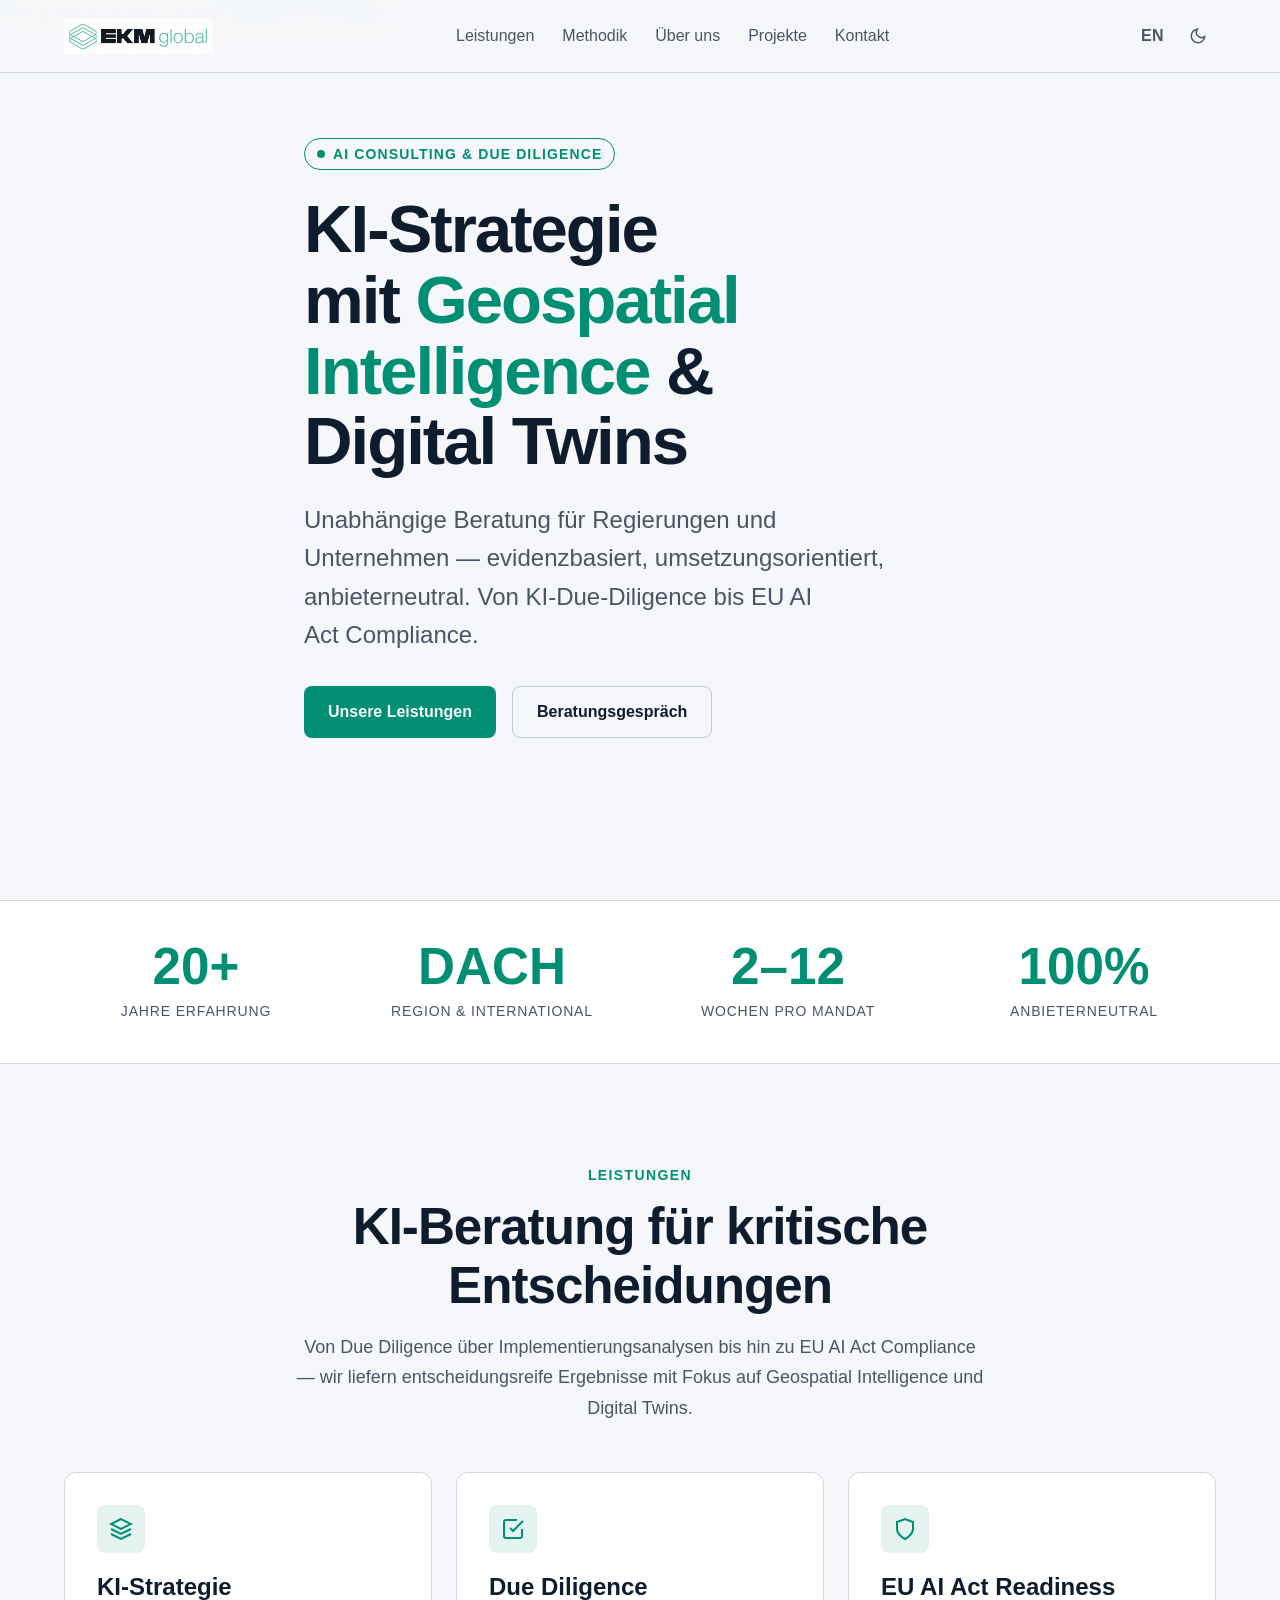
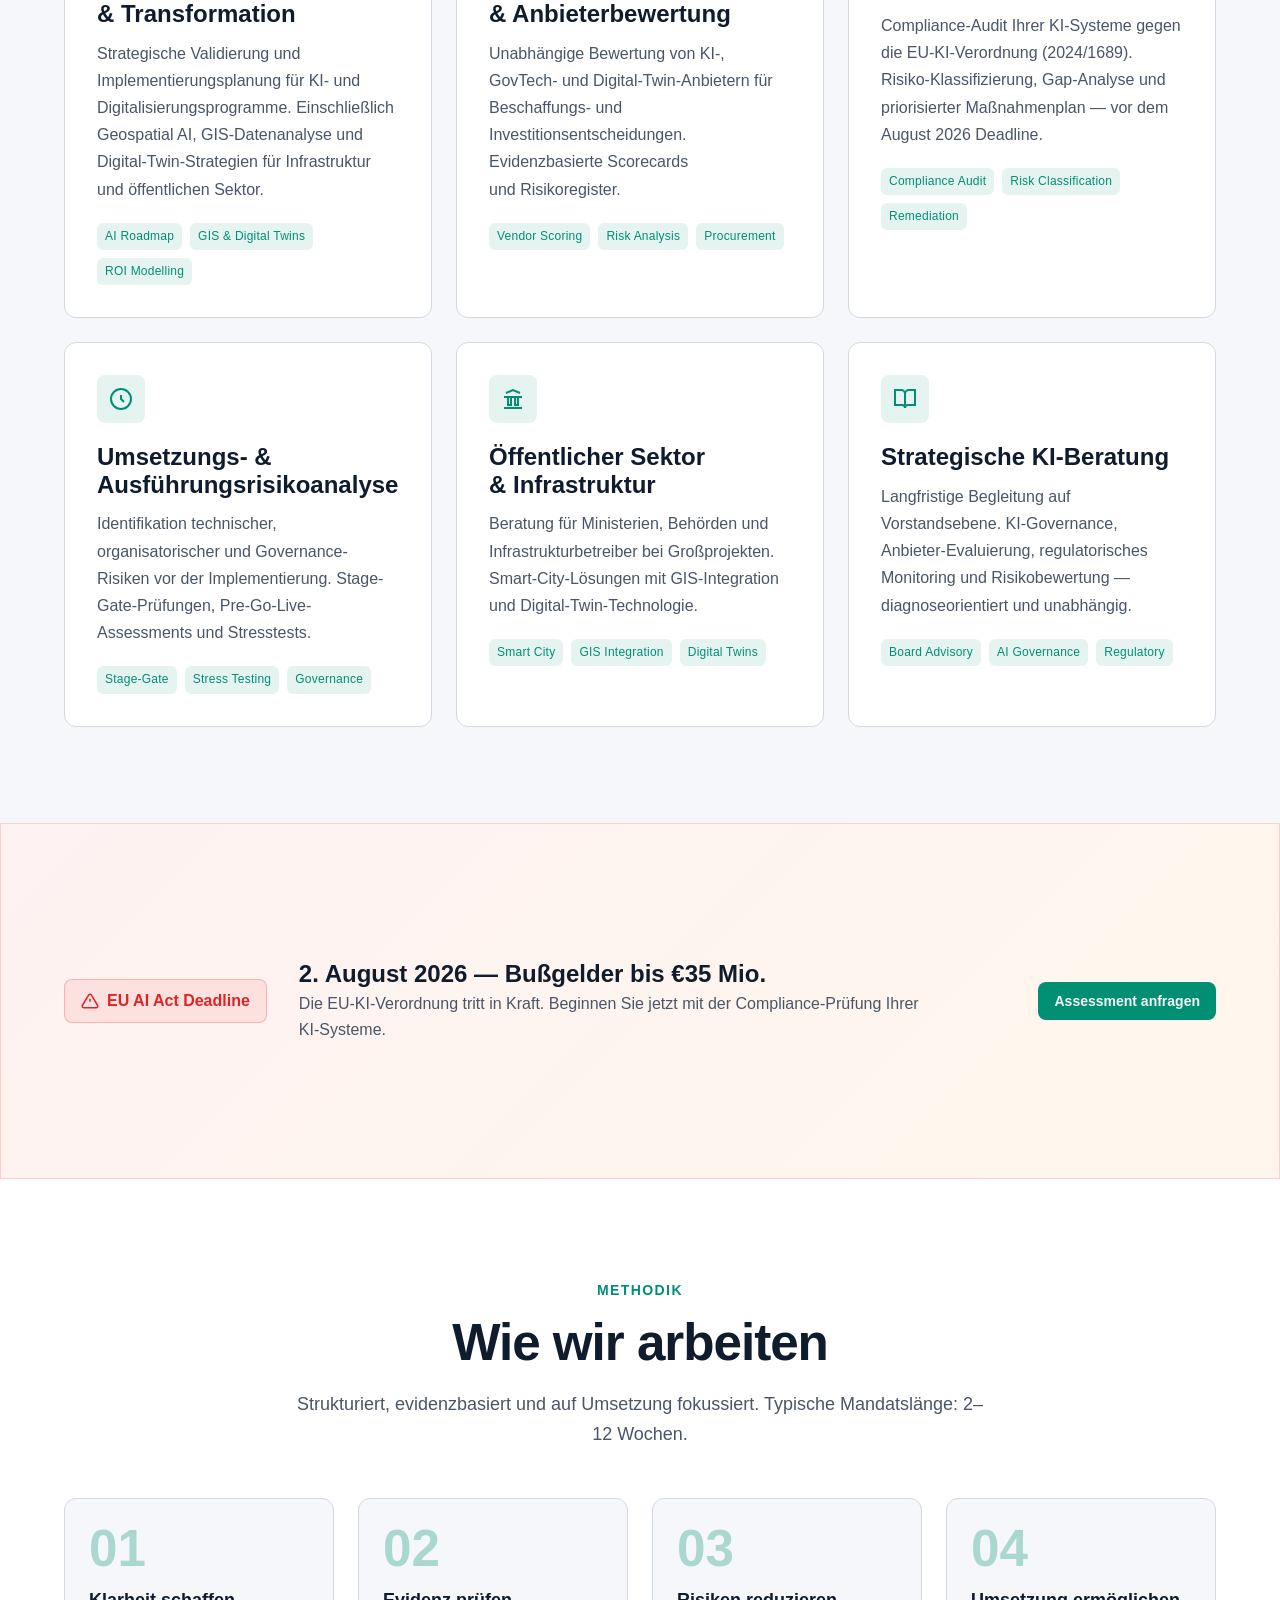
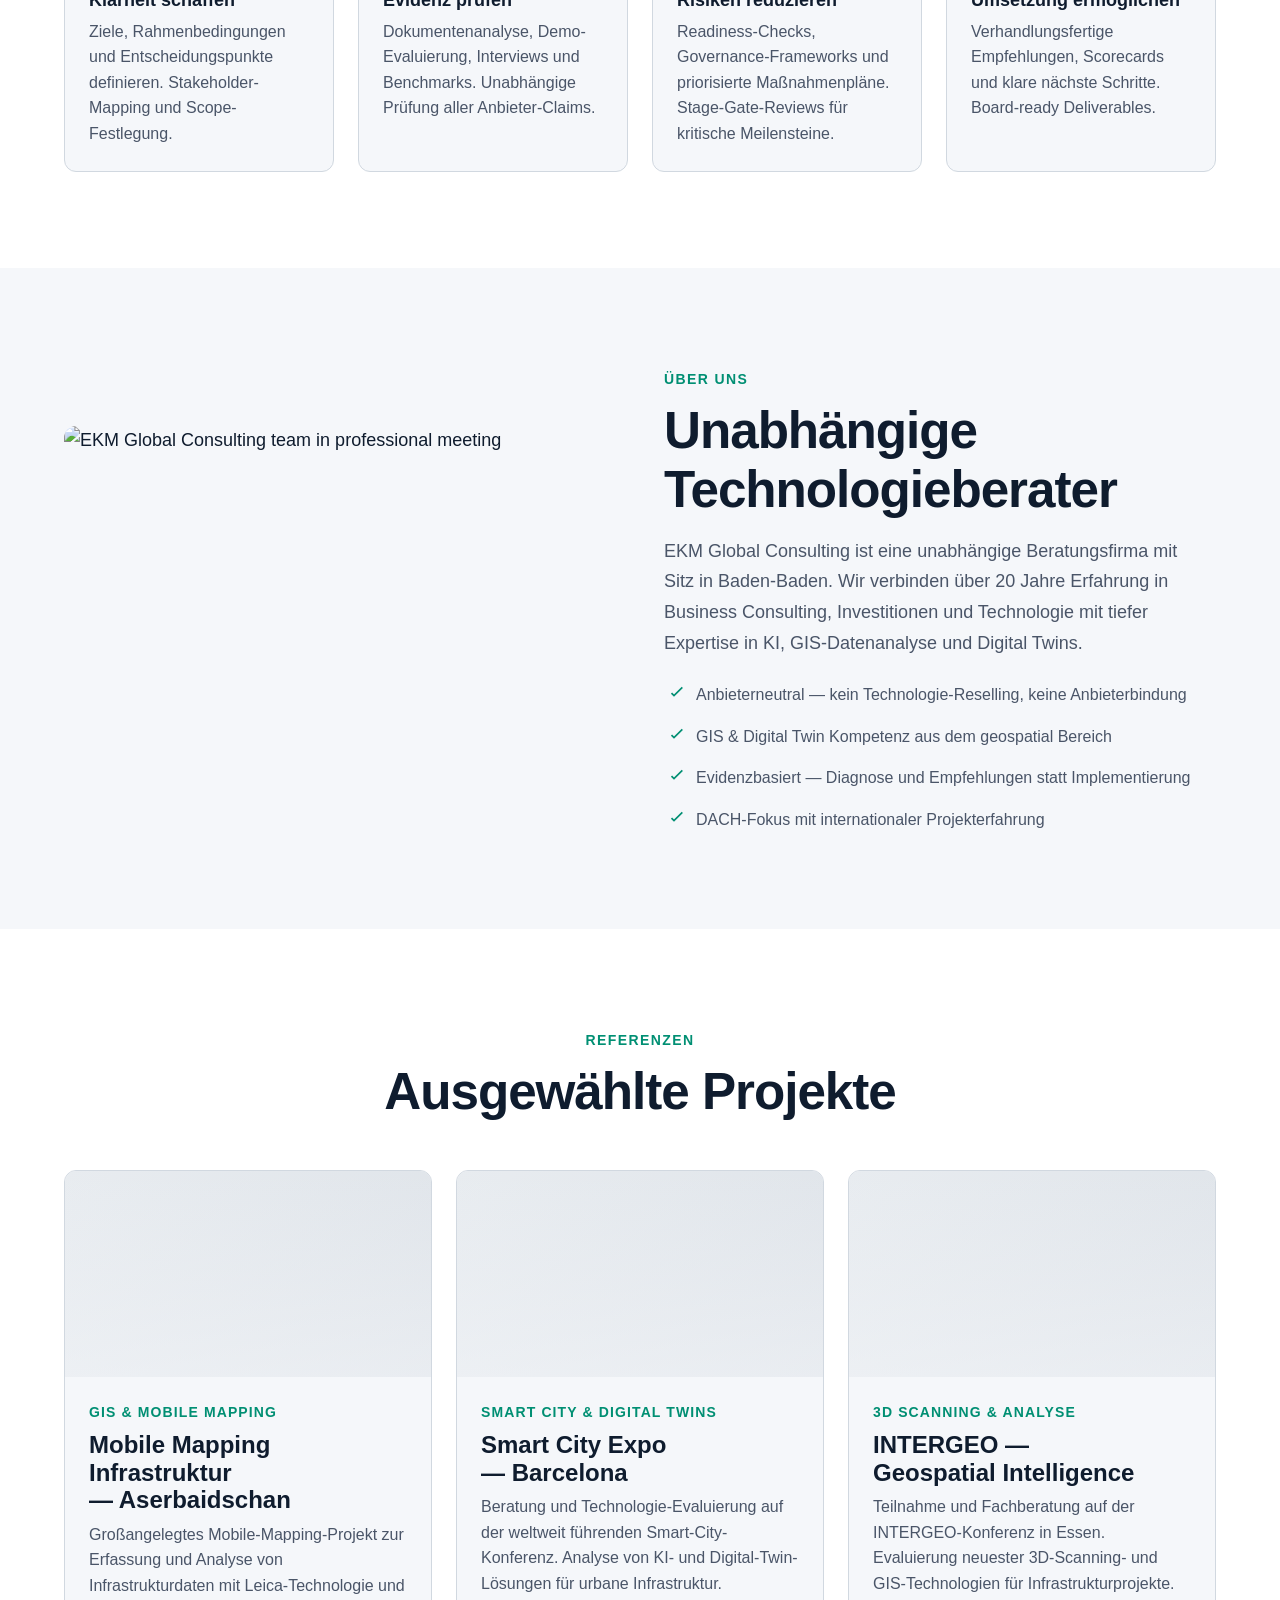
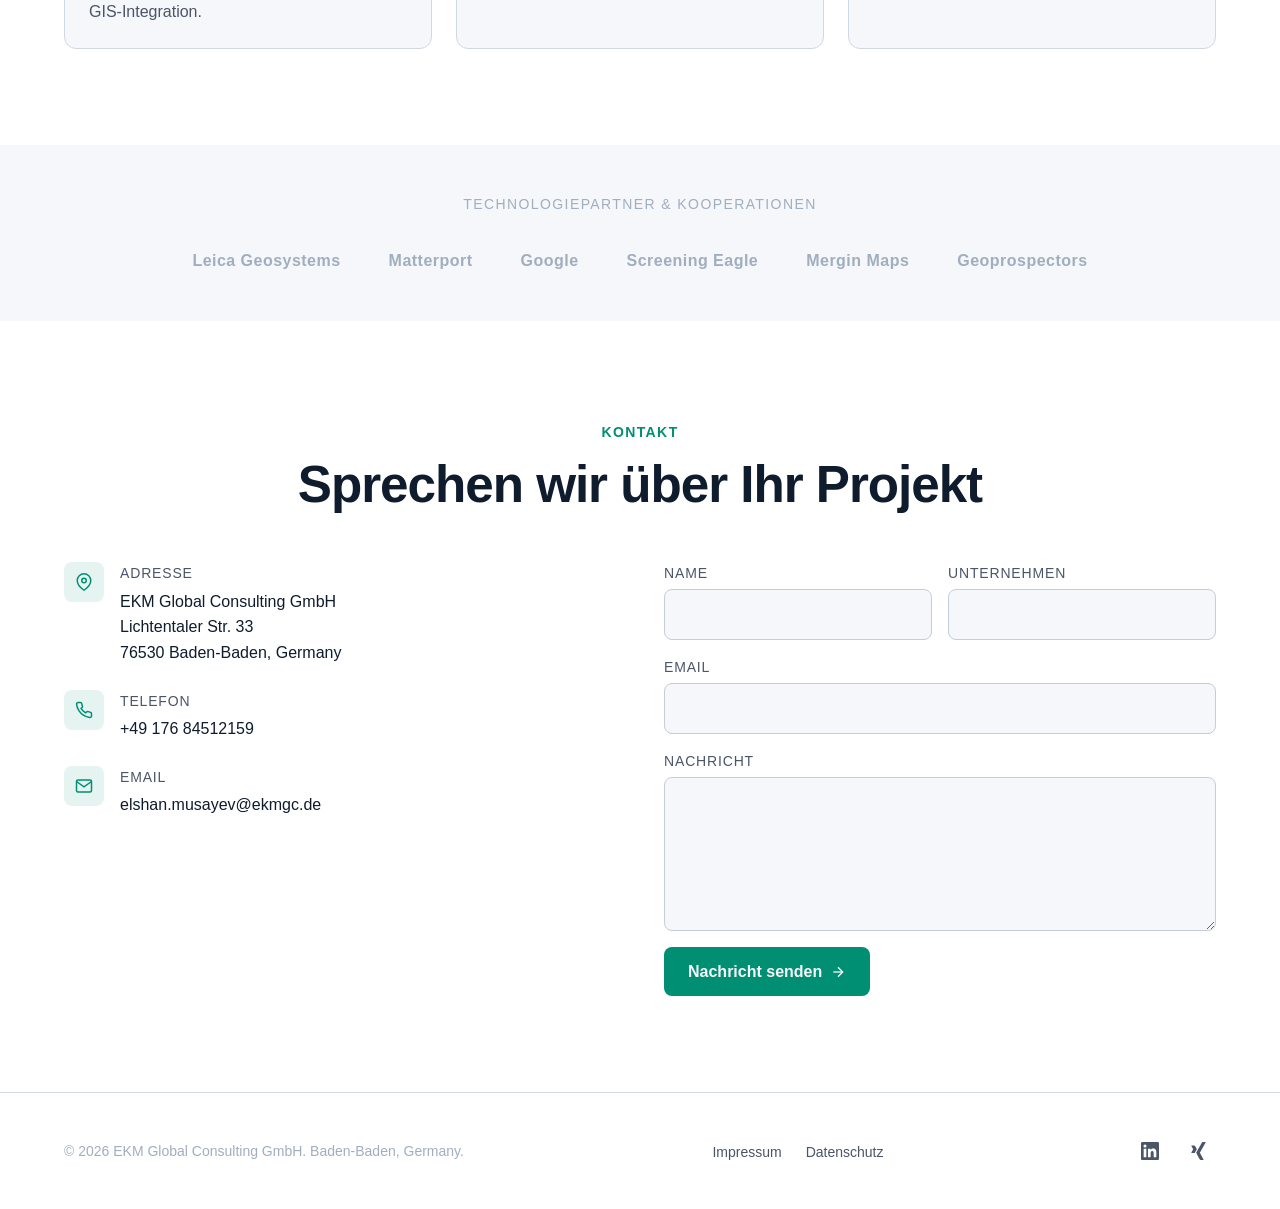
==== index.html @ 597483cb "Initial commit: ekmgc.de website Co-Authored-By: Claude Sonnet 4.6 <noreply@anthropic.com>" ====
<!DOCTYPE html>
<html lang="de" data-lang="de" data-theme="dark">
<head>
  <meta charset="UTF-8">
  <meta name="viewport" content="width=device-width, initial-scale=1.0">
  <title>EKM Global Consulting — AI Strategie & Beratung</title>
  <meta name="description" content="Unabhängige KI-Beratung mit Geospatial Intelligence & Digital Twins. Due Diligence, EU AI Act Compliance und Strategieberatung für Regierungen und Unternehmen.">
  <meta property="og:title" content="EKM Global Consulting — AI Strategie & Beratung">
  <meta property="og:description" content="Unabhängige KI-Beratung mit Geospatial Intelligence & Digital Twins.">
  <meta property="og:type" content="website">
  <meta property="og:url" content="https://ekmgc.de">
  <link rel="icon" type="image/svg+xml" href="data:image/svg+xml,%3Csvg xmlns='http://www.w3.org/2000/svg' viewBox='0 0 32 32'%3E%3Cpath d='M16 2L4 9v14l12 7 12-7V9L16 2z' fill='none' stroke='%2300d4aa' stroke-width='2'/%3E%3Cpath d='M16 8l-6 3.5v7L16 22l6-3.5v-7L16 8z' fill='%2300d4aa' opacity='0.3'/%3E%3Ccircle cx='16' cy='15' r='3' fill='%2300d4aa'/%3E%3C/svg%3E">

  <!-- Fonts -->
  <link href="https://api.fontshare.com/v2/css?f[]=cabinet-grotesk@400,500,700,800&f[]=satoshi@300,400,500,700&display=swap" rel="stylesheet">

  <link rel="stylesheet" href="./base.css">
  <link rel="stylesheet" href="./style.css">
</head>
<body>
  <!-- ============ HEADER ============ -->
  <header class="header" id="header">
    <div class="container header__inner">
      <a href="#" class="header__logo" aria-label="EKM Global Consulting">
        <img src="./assets/logo-dark.jpg" alt="EKM Global Consulting — think smarter" class="header__logo-img" id="siteLogo">
      </a>

      <nav class="nav" id="nav" aria-label="Main navigation">
        <ul class="nav__list" role="list">
          <li><a href="#services" class="nav__link" lang="de">Leistungen</a><a href="#services" class="nav__link" lang="en">Services</a></li>
          <li><a href="#approach" class="nav__link" lang="de">Methodik</a><a href="#approach" class="nav__link" lang="en">Approach</a></li>
          <li><a href="#about" class="nav__link" lang="de">Über uns</a><a href="#about" class="nav__link" lang="en">About</a></li>
          <li><a href="#projects" class="nav__link" lang="de">Projekte</a><a href="#projects" class="nav__link" lang="en">Projects</a></li>
          <li><a href="#contact" class="nav__link" lang="de">Kontakt</a><a href="#contact" class="nav__link" lang="en">Contact</a></li>
        </ul>
      </nav>

      <div class="header__controls">
        <button class="toggle-btn lang-toggle" id="langToggle" aria-label="Switch language">EN</button>
        <button class="toggle-btn" id="themeToggle" data-theme-toggle aria-label="Switch theme">
          <svg width="18" height="18" viewBox="0 0 24 24" fill="none" stroke="currentColor" stroke-width="2"><circle cx="12" cy="12" r="5"/><path d="M12 1v2M12 21v2M4.22 4.22l1.42 1.42M18.36 18.36l1.42 1.42M1 12h2M21 12h2M4.22 19.78l1.42-1.42M18.36 5.64l1.42-1.42"/></svg>
        </button>
        <button class="menu-toggle" id="menuToggle" aria-label="Menu" aria-expanded="false">
          <span></span><span></span><span></span>
        </button>
      </div>
    </div>
  </header>

  <!-- ============ HERO ============ -->
  <section class="hero" id="hero">
    <div class="hero__bg">
      <img src="./assets/hero-bg.png" alt="AI-powered smart city with digital twin overlays" loading="eager" width="1792" height="1024">
    </div>
    <div class="container hero__content">
      <div class="hero__badge" lang="de">AI Consulting & Due Diligence</div>
      <div class="hero__badge" lang="en">AI Consulting & Due Diligence</div>

      <h1 class="hero__title" lang="de">
        KI-Strategie mit <span class="highlight">Geospatial Intelligence</span> & Digital Twins
      </h1>
      <h1 class="hero__title" lang="en">
        AI Strategy with <span class="highlight">Geospatial Intelligence</span> & Digital Twins
      </h1>

      <p class="hero__subtitle" lang="de">
        Unabhängige Beratung für Regierungen und Unternehmen — evidenzbasiert, umsetzungsorientiert, anbieterneutral. Von KI-Due-Diligence bis EU AI Act Compliance.
      </p>
      <p class="hero__subtitle" lang="en">
        Independent advisory for governments and enterprises — evidence-based, execution-focused, vendor-neutral. From AI due diligence to EU AI Act compliance.
      </p>

      <div class="hero__cta-group">
        <a href="#services" class="btn btn--primary" lang="de">Unsere Leistungen</a>
        <a href="#services" class="btn btn--primary" lang="en">Our Services</a>
        <a href="#contact" class="btn btn--ghost" lang="de">Beratungsgespräch</a>
        <a href="#contact" class="btn btn--ghost" lang="en">Book a Call</a>
      </div>
    </div>
  </section>

  <!-- ============ STATS ============ -->
  <div class="stats">
    <div class="container">
      <div class="stats__grid">
        <div class="stat fade-in">
          <div class="stat__value">20+</div>
          <div class="stat__label" lang="de">Jahre Erfahrung</div>
          <div class="stat__label" lang="en">Years Experience</div>
        </div>
        <div class="stat fade-in">
          <div class="stat__value">DACH</div>
          <div class="stat__label" lang="de">Region & International</div>
          <div class="stat__label" lang="en">Region & International</div>
        </div>
        <div class="stat fade-in">
          <div class="stat__value">2–12</div>
          <div class="stat__label" lang="de">Wochen pro Mandat</div>
          <div class="stat__label" lang="en">Weeks per Mandate</div>
        </div>
        <div class="stat fade-in">
          <div class="stat__value">100%</div>
          <div class="stat__label" lang="de">Anbieterneutral</div>
          <div class="stat__label" lang="en">Vendor-Neutral</div>
        </div>
      </div>
    </div>
  </div>

  <!-- ============ SERVICES ============ -->
  <section class="services" id="services">
    <div class="container">
      <div class="section-header fade-in">
        <span class="section-label" lang="de">Leistungen</span>
        <span class="section-label" lang="en">Services</span>
        <h2 class="section-title" lang="de">KI-Beratung für kritische Entscheidungen</h2>
        <h2 class="section-title" lang="en">AI Advisory for Critical Decisions</h2>
        <p class="section-desc" lang="de">
          Von Due Diligence über Implementierungsanalysen bis hin zu EU AI Act Compliance — wir liefern entscheidungsreife Ergebnisse mit Fokus auf Geospatial Intelligence und Digital Twins.
        </p>
        <p class="section-desc" lang="en">
          From due diligence through implementation analysis to EU AI Act compliance — we deliver decision-ready results with a focus on geospatial intelligence and digital twins.
        </p>
      </div>

      <div class="services__grid">
        <!-- Service 1: AI Strategy -->
        <div class="service-card fade-in">
          <div class="service-card__icon">
            <svg width="24" height="24" viewBox="0 0 24 24" fill="none" stroke="currentColor" stroke-width="2"><path d="M12 2L2 7l10 5 10-5-10-5z"/><path d="M2 17l10 5 10-5"/><path d="M2 12l10 5 10-5"/></svg>
          </div>
          <h3 class="service-card__title" lang="de">KI-Strategie & Transformation</h3>
          <h3 class="service-card__title" lang="en">AI Strategy & Transformation</h3>
          <p class="service-card__desc" lang="de">
            Strategische Validierung und Implementierungsplanung für KI- und Digitalisierungsprogramme. Einschließlich Geospatial AI, GIS-Datenanalyse und Digital-Twin-Strategien für Infrastruktur und öffentlichen Sektor.
          </p>
          <p class="service-card__desc" lang="en">
            Strategic validation and implementation planning for AI and digital transformation programs. Including geospatial AI, GIS data analytics and digital twin strategies for infrastructure and public sector.
          </p>
          <div class="service-card__tags">
            <span class="tag">AI Roadmap</span>
            <span class="tag">GIS & Digital Twins</span>
            <span class="tag">ROI Modelling</span>
          </div>
        </div>

        <!-- Service 2: Due Diligence -->
        <div class="service-card fade-in">
          <div class="service-card__icon">
            <svg width="24" height="24" viewBox="0 0 24 24" fill="none" stroke="currentColor" stroke-width="2"><path d="M9 11l3 3L22 4"/><path d="M21 12v7a2 2 0 01-2 2H5a2 2 0 01-2-2V5a2 2 0 012-2h11"/></svg>
          </div>
          <h3 class="service-card__title" lang="de">Due Diligence & Anbieterbewertung</h3>
          <h3 class="service-card__title" lang="en">Due Diligence & Vendor Assessment</h3>
          <p class="service-card__desc" lang="de">
            Unabhängige Bewertung von KI-, GovTech- und Digital-Twin-Anbietern für Beschaffungs- und Investitionsentscheidungen. Evidenzbasierte Scorecards und Risikoregister.
          </p>
          <p class="service-card__desc" lang="en">
            Independent evaluation of AI, GovTech and digital twin vendors for procurement and investment decisions. Evidence-based scorecards and risk registers.
          </p>
          <div class="service-card__tags">
            <span class="tag">Vendor Scoring</span>
            <span class="tag">Risk Analysis</span>
            <span class="tag">Procurement</span>
          </div>
        </div>

        <!-- Service 3: EU AI Act -->
        <div class="service-card fade-in">
          <div class="service-card__icon">
            <svg width="24" height="24" viewBox="0 0 24 24" fill="none" stroke="currentColor" stroke-width="2"><path d="M12 22s8-4 8-10V5l-8-3-8 3v7c0 6 8 10 8 10z"/></svg>
          </div>
          <h3 class="service-card__title" lang="de">EU AI Act Readiness</h3>
          <h3 class="service-card__title" lang="en">EU AI Act Readiness</h3>
          <p class="service-card__desc" lang="de">
            Compliance-Audit Ihrer KI-Systeme gegen die EU-KI-Verordnung (2024/1689). Risiko-Klassifizierung, Gap-Analyse und priorisierter Maßnahmenplan — vor dem August 2026 Deadline.
          </p>
          <p class="service-card__desc" lang="en">
            Compliance audit of your AI systems against the EU AI Act (Regulation 2024/1689). Risk classification, gap analysis and prioritised remediation roadmap — before the August 2026 deadline.
          </p>
          <div class="service-card__tags">
            <span class="tag">Compliance Audit</span>
            <span class="tag">Risk Classification</span>
            <span class="tag">Remediation</span>
          </div>
        </div>

        <!-- Service 4: Implementation Risk -->
        <div class="service-card fade-in">
          <div class="service-card__icon">
            <svg width="24" height="24" viewBox="0 0 24 24" fill="none" stroke="currentColor" stroke-width="2"><circle cx="12" cy="12" r="10"/><path d="M12 8v4l3 3"/></svg>
          </div>
          <h3 class="service-card__title" lang="de">Umsetzungs- & Ausführungsrisikoanalyse</h3>
          <h3 class="service-card__title" lang="en">Implementation & Execution Risk Analysis</h3>
          <p class="service-card__desc" lang="de">
            Identifikation technischer, organisatorischer und Governance-Risiken vor der Implementierung. Stage-Gate-Prüfungen, Pre-Go-Live-Assessments und Stresstests.
          </p>
          <p class="service-card__desc" lang="en">
            Identification of technical, organisational and governance risks before implementation. Stage-gate reviews, pre-go-live assessments and stress tests.
          </p>
          <div class="service-card__tags">
            <span class="tag">Stage-Gate</span>
            <span class="tag">Stress Testing</span>
            <span class="tag">Governance</span>
          </div>
        </div>

        <!-- Service 5: Public Sector -->
        <div class="service-card fade-in">
          <div class="service-card__icon">
            <svg width="24" height="24" viewBox="0 0 24 24" fill="none" stroke="currentColor" stroke-width="2"><path d="M3 21h18M3 10h18M5 6l7-3 7 3"/><rect x="7" y="10" width="3" height="8"/><rect x="14" y="10" width="3" height="8"/></svg>
          </div>
          <h3 class="service-card__title" lang="de">Öffentlicher Sektor & Infrastruktur</h3>
          <h3 class="service-card__title" lang="en">Public Sector & Infrastructure</h3>
          <p class="service-card__desc" lang="de">
            Beratung für Ministerien, Behörden und Infrastrukturbetreiber bei Großprojekten. Smart-City-Lösungen mit GIS-Integration und Digital-Twin-Technologie.
          </p>
          <p class="service-card__desc" lang="en">
            Advisory for ministries, agencies and infrastructure operators on major projects. Smart city solutions with GIS integration and digital twin technology.
          </p>
          <div class="service-card__tags">
            <span class="tag">Smart City</span>
            <span class="tag">GIS Integration</span>
            <span class="tag">Digital Twins</span>
          </div>
        </div>

        <!-- Service 6: Strategic Advisory -->
        <div class="service-card fade-in">
          <div class="service-card__icon">
            <svg width="24" height="24" viewBox="0 0 24 24" fill="none" stroke="currentColor" stroke-width="2"><path d="M2 3h6a4 4 0 014 4v14a3 3 0 00-3-3H2z"/><path d="M22 3h-6a4 4 0 00-4 4v14a3 3 0 013-3h7z"/></svg>
          </div>
          <h3 class="service-card__title" lang="de">Strategische KI-Beratung</h3>
          <h3 class="service-card__title" lang="en">Strategic AI Advisory</h3>
          <p class="service-card__desc" lang="de">
            Langfristige Begleitung auf Vorstandsebene. KI-Governance, Anbieter-Evaluierung, regulatorisches Monitoring und Risikobewertung — diagnoseorientiert und unabhängig.
          </p>
          <p class="service-card__desc" lang="en">
            Long-term board-level advisory. AI governance, vendor evaluation, regulatory monitoring and risk assessment — diagnostic-only and independent.
          </p>
          <div class="service-card__tags">
            <span class="tag">Board Advisory</span>
            <span class="tag">AI Governance</span>
            <span class="tag">Regulatory</span>
          </div>
        </div>
      </div>
    </div>
  </section>

  <!-- ============ EU AI ACT BANNER ============ -->
  <section class="ai-act-banner" id="ai-act">
    <div class="container" style="padding-block: var(--space-10);">
      <div class="ai-act-badge">
        <svg width="18" height="18" viewBox="0 0 24 24" fill="none" stroke="currentColor" stroke-width="2"><path d="M10.29 3.86L1.82 18a2 2 0 001.71 3h16.94a2 2 0 001.71-3L13.71 3.86a2 2 0 00-3.42 0z"/><line x1="12" y1="9" x2="12" y2="13"/><line x1="12" y1="17" x2="12.01" y2="17"/></svg>
        <span lang="de">EU AI Act Deadline</span>
        <span lang="en">EU AI Act Deadline</span>
      </div>
      <div class="ai-act-text">
        <h3 lang="de">2. August 2026 — Bußgelder bis €35 Mio.</h3>
        <h3 lang="en">2 August 2026 — Fines up to €35M</h3>
        <p lang="de">Die EU-KI-Verordnung tritt in Kraft. Beginnen Sie jetzt mit der Compliance-Prüfung Ihrer KI-Systeme.</p>
        <p lang="en">The EU AI Act takes effect. Start your AI systems compliance assessment now.</p>
      </div>
      <a href="#contact" class="btn btn--primary btn--sm" lang="de">Assessment anfragen</a>
      <a href="#contact" class="btn btn--primary btn--sm" lang="en">Request Assessment</a>
    </div>
  </section>

  <!-- ============ APPROACH ============ -->
  <section class="approach" id="approach">
    <div class="container">
      <div class="section-header fade-in">
        <span class="section-label" lang="de">Methodik</span>
        <span class="section-label" lang="en">Approach</span>
        <h2 class="section-title" lang="de">Wie wir arbeiten</h2>
        <h2 class="section-title" lang="en">How We Work</h2>
        <p class="section-desc" lang="de">
          Strukturiert, evidenzbasiert und auf Umsetzung fokussiert. Typische Mandatslänge: 2–12 Wochen.
        </p>
        <p class="section-desc" lang="en">
          Structured, evidence-based and focused on execution. Typical mandate length: 2–12 weeks.
        </p>
      </div>

      <div class="approach__grid">
        <div class="approach-step fade-in">
          <h3 class="approach-step__title" lang="de">Klarheit schaffen</h3>
          <h3 class="approach-step__title" lang="en">Establish Clarity</h3>
          <p class="approach-step__desc" lang="de">Ziele, Rahmenbedingungen und Entscheidungspunkte definieren. Stakeholder-Mapping und Scope-Festlegung.</p>
          <p class="approach-step__desc" lang="en">Define goals, constraints and decision points. Stakeholder mapping and scope definition.</p>
        </div>
        <div class="approach-step fade-in">
          <h3 class="approach-step__title" lang="de">Evidenz prüfen</h3>
          <h3 class="approach-step__title" lang="en">Evaluate Evidence</h3>
          <p class="approach-step__desc" lang="de">Dokumentenanalyse, Demo-Evaluierung, Interviews und Benchmarks. Unabhängige Prüfung aller Anbieter-Claims.</p>
          <p class="approach-step__desc" lang="en">Document review, demo evaluation, interviews and benchmarks. Independent verification of all vendor claims.</p>
        </div>
        <div class="approach-step fade-in">
          <h3 class="approach-step__title" lang="de">Risiken reduzieren</h3>
          <h3 class="approach-step__title" lang="en">Reduce Risks</h3>
          <p class="approach-step__desc" lang="de">Readiness-Checks, Governance-Frameworks und priorisierte Maßnahmenpläne. Stage-Gate-Reviews für kritische Meilensteine.</p>
          <p class="approach-step__desc" lang="en">Readiness checks, governance frameworks and prioritised action plans. Stage-gate reviews for critical milestones.</p>
        </div>
        <div class="approach-step fade-in">
          <h3 class="approach-step__title" lang="de">Umsetzung ermöglichen</h3>
          <h3 class="approach-step__title" lang="en">Enable Execution</h3>
          <p class="approach-step__desc" lang="de">Verhandlungsfertige Empfehlungen, Scorecards und klare nächste Schritte. Board-ready Deliverables.</p>
          <p class="approach-step__desc" lang="en">Negotiation-ready recommendations, scorecards and clear next steps. Board-ready deliverables.</p>
        </div>
      </div>
    </div>
  </section>

  <!-- ============ ABOUT ============ -->
  <section class="about" id="about">
    <div class="container">
      <div class="about__grid">
        <div class="about__image fade-in">
          <img src="./assets/about-bg.png" alt="EKM Global Consulting team in professional meeting" loading="lazy" width="1792" height="1024">
        </div>
        <div class="about__content fade-in">
          <span class="section-label" lang="de">Über uns</span>
          <span class="section-label" lang="en">About</span>
          <h2 class="section-title" style="text-align:left;" lang="de">Unabhängige Technologieberater</h2>
          <h2 class="section-title" style="text-align:left;" lang="en">Independent Technology Advisors</h2>
          <p class="section-desc" style="text-align:left;" lang="de">
            EKM Global Consulting ist eine unabhängige Beratungsfirma mit Sitz in Baden-Baden. Wir verbinden über 20 Jahre Erfahrung in Business Consulting, Investitionen und Technologie mit tiefer Expertise in KI, GIS-Datenanalyse und Digital Twins.
          </p>
          <p class="section-desc" style="text-align:left;" lang="en">
            EKM Global Consulting is an independent advisory firm based in Baden-Baden, Germany. We combine 20+ years of experience in business consulting, investment and technology with deep expertise in AI, GIS data analytics and digital twins.
          </p>

          <ul class="about__features" role="list">
            <li lang="de">
              <svg viewBox="0 0 24 24" fill="none" stroke="currentColor" stroke-width="2"><path d="M9 11l3 3L22 4"/></svg>
              <span>Anbieterneutral — kein Technologie-Reselling, keine Anbieterbindung</span>
            </li>
            <li lang="en">
              <svg viewBox="0 0 24 24" fill="none" stroke="currentColor" stroke-width="2"><path d="M9 11l3 3L22 4"/></svg>
              <span>Vendor-neutral — no technology reselling, no vendor lock-in</span>
            </li>
            <li lang="de">
              <svg viewBox="0 0 24 24" fill="none" stroke="currentColor" stroke-width="2"><path d="M9 11l3 3L22 4"/></svg>
              <span>GIS & Digital Twin Kompetenz aus dem geospatial Bereich</span>
            </li>
            <li lang="en">
              <svg viewBox="0 0 24 24" fill="none" stroke="currentColor" stroke-width="2"><path d="M9 11l3 3L22 4"/></svg>
              <span>GIS & digital twin expertise from the geospatial domain</span>
            </li>
            <li lang="de">
              <svg viewBox="0 0 24 24" fill="none" stroke="currentColor" stroke-width="2"><path d="M9 11l3 3L22 4"/></svg>
              <span>Evidenzbasiert — Diagnose und Empfehlungen statt Implementierung</span>
            </li>
            <li lang="en">
              <svg viewBox="0 0 24 24" fill="none" stroke="currentColor" stroke-width="2"><path d="M9 11l3 3L22 4"/></svg>
              <span>Evidence-based — diagnosis and recommendations, not implementation</span>
            </li>
            <li lang="de">
              <svg viewBox="0 0 24 24" fill="none" stroke="currentColor" stroke-width="2"><path d="M9 11l3 3L22 4"/></svg>
              <span>DACH-Fokus mit internationaler Projekterfahrung</span>
            </li>
            <li lang="en">
              <svg viewBox="0 0 24 24" fill="none" stroke="currentColor" stroke-width="2"><path d="M9 11l3 3L22 4"/></svg>
              <span>DACH focus with international project experience</span>
            </li>
          </ul>
        </div>
      </div>
    </div>
  </section>

  <!-- ============ PROJECTS ============ -->
  <section class="projects" id="projects">
    <div class="container">
      <div class="section-header fade-in">
        <span class="section-label" lang="de">Referenzen</span>
        <span class="section-label" lang="en">Projects</span>
        <h2 class="section-title" lang="de">Ausgewählte Projekte</h2>
        <h2 class="section-title" lang="en">Selected Projects</h2>
      </div>

      <div class="projects__grid">
        <div class="project-card fade-in">
          <div class="project-card__image" style="background: linear-gradient(135deg, var(--color-surface-offset), var(--color-surface-dynamic));"></div>
          <div class="project-card__body">
            <div class="project-card__category" lang="de">GIS & Mobile Mapping</div>
            <div class="project-card__category" lang="en">GIS & Mobile Mapping</div>
            <h3 class="project-card__title" lang="de">Mobile Mapping Infrastruktur — Aserbaidschan</h3>
            <h3 class="project-card__title" lang="en">Mobile Mapping Infrastructure — Azerbaijan</h3>
            <p class="project-card__desc" lang="de">Großangelegtes Mobile-Mapping-Projekt zur Erfassung und Analyse von Infrastrukturdaten mit Leica-Technologie und GIS-Integration.</p>
            <p class="project-card__desc" lang="en">Large-scale mobile mapping project for infrastructure data capture and analysis using Leica technology and GIS integration.</p>
          </div>
        </div>

        <div class="project-card fade-in">
          <div class="project-card__image" style="background: linear-gradient(135deg, var(--color-surface-offset), var(--color-surface-dynamic));"></div>
          <div class="project-card__body">
            <div class="project-card__category" lang="de">Smart City & Digital Twins</div>
            <div class="project-card__category" lang="en">Smart City & Digital Twins</div>
            <h3 class="project-card__title" lang="de">Smart City Expo — Barcelona</h3>
            <h3 class="project-card__title" lang="en">Smart City Expo — Barcelona</h3>
            <p class="project-card__desc" lang="de">Beratung und Technologie-Evaluierung auf der weltweit führenden Smart-City-Konferenz. Analyse von KI- und Digital-Twin-Lösungen für urbane Infrastruktur.</p>
            <p class="project-card__desc" lang="en">Advisory and technology evaluation at the world's leading smart city conference. Analysis of AI and digital twin solutions for urban infrastructure.</p>
          </div>
        </div>

        <div class="project-card fade-in">
          <div class="project-card__image" style="background: linear-gradient(135deg, var(--color-surface-offset), var(--color-surface-dynamic));"></div>
          <div class="project-card__body">
            <div class="project-card__category" lang="de">3D Scanning & Analyse</div>
            <div class="project-card__category" lang="en">3D Scanning & Analysis</div>
            <h3 class="project-card__title" lang="de">INTERGEO — Geospatial Intelligence</h3>
            <h3 class="project-card__title" lang="en">INTERGEO — Geospatial Intelligence</h3>
            <p class="project-card__desc" lang="de">Teilnahme und Fachberatung auf der INTERGEO-Konferenz in Essen. Evaluierung neuester 3D-Scanning- und GIS-Technologien für Infrastrukturprojekte.</p>
            <p class="project-card__desc" lang="en">Participation and specialist advisory at the INTERGEO conference in Essen. Evaluation of latest 3D scanning and GIS technologies for infrastructure projects.</p>
          </div>
        </div>
      </div>
    </div>
  </section>

  <!-- ============ PARTNERS ============ -->
  <div class="partners fade-in">
    <div class="container">
      <div class="partners__label" lang="de">Technologiepartner & Kooperationen</div>
      <div class="partners__label" lang="en">Technology Partners & Collaborations</div>
      <div class="partners__marquee">
        <span>Leica Geosystems</span>
        <span>Matterport</span>
        <span>Google</span>
        <span>Screening Eagle</span>
        <span>Mergin Maps</span>
        <span>Geoprospectors</span>
      </div>
    </div>
  </div>

  <!-- ============ CONTACT ============ -->
  <section class="contact" id="contact">
    <div class="container">
      <div class="section-header fade-in">
        <span class="section-label" lang="de">Kontakt</span>
        <span class="section-label" lang="en">Contact</span>
        <h2 class="section-title" lang="de">Sprechen wir über Ihr Projekt</h2>
        <h2 class="section-title" lang="en">Let's Discuss Your Project</h2>
      </div>

      <div class="contact__grid">
        <div class="contact__info fade-in">
          <div class="contact__item">
            <div class="contact__item-icon">
              <svg width="18" height="18" viewBox="0 0 24 24" fill="none" stroke="currentColor" stroke-width="2"><path d="M21 10c0 7-9 13-9 13s-9-6-9-13a9 9 0 0118 0z"/><circle cx="12" cy="10" r="3"/></svg>
            </div>
            <div>
              <div class="contact__item-label" lang="de">Adresse</div>
              <div class="contact__item-label" lang="en">Address</div>
              <div class="contact__item-value">
                EKM Global Consulting GmbH<br>
                Lichtentaler Str. 33<br>
                76530 Baden-Baden, Germany
              </div>
            </div>
          </div>

          <div class="contact__item">
            <div class="contact__item-icon">
              <svg width="18" height="18" viewBox="0 0 24 24" fill="none" stroke="currentColor" stroke-width="2"><path d="M22 16.92v3a2 2 0 01-2.18 2 19.79 19.79 0 01-8.63-3.07 19.5 19.5 0 01-6-6 19.79 19.79 0 01-3.07-8.67A2 2 0 014.11 2h3a2 2 0 012 1.72 12.84 12.84 0 00.7 2.81 2 2 0 01-.45 2.11L8.09 9.91a16 16 0 006 6l1.27-1.27a2 2 0 012.11-.45 12.84 12.84 0 002.81.7A2 2 0 0122 16.92z"/></svg>
            </div>
            <div>
              <div class="contact__item-label" lang="de">Telefon</div>
              <div class="contact__item-label" lang="en">Phone</div>
              <div class="contact__item-value"><a href="tel:+4917684512159">+49 176 84512159</a></div>
            </div>
          </div>

          <div class="contact__item">
            <div class="contact__item-icon">
              <svg width="18" height="18" viewBox="0 0 24 24" fill="none" stroke="currentColor" stroke-width="2"><path d="M4 4h16c1.1 0 2 .9 2 2v12c0 1.1-.9 2-2 2H4c-1.1 0-2-.9-2-2V6c0-1.1.9-2 2-2z"/><polyline points="22,6 12,13 2,6"/></svg>
            </div>
            <div>
              <div class="contact__item-label">Email</div>
              <div class="contact__item-value"><a href="mailto:elshan.musayev@ekmgc.de">elshan.musayev@ekmgc.de</a></div>
            </div>
          </div>
        </div>

        <form class="contact__form fade-in" onsubmit="event.preventDefault(); alert('Nachricht gesendet / Message sent');">
          <div class="form-row">
            <div class="form-group">
              <label for="name" lang="de">Name</label>
              <label for="name" lang="en">Name</label>
              <input type="text" id="name" required>
            </div>
            <div class="form-group">
              <label for="company" lang="de">Unternehmen</label>
              <label for="company" lang="en">Company</label>
              <input type="text" id="company">
            </div>
          </div>
          <div class="form-group">
            <label for="email">Email</label>
            <input type="email" id="email" required>
          </div>
          <div class="form-group">
            <label for="message" lang="de">Nachricht</label>
            <label for="message" lang="en">Message</label>
            <textarea id="message" rows="5" required></textarea>
          </div>
          <button type="submit" class="btn btn--primary" style="align-self: flex-start;">
            <span lang="de">Nachricht senden</span>
            <span lang="en">Send Message</span>
            <svg width="16" height="16" viewBox="0 0 24 24" fill="none" stroke="currentColor" stroke-width="2"><line x1="5" y1="12" x2="19" y2="12"/><polyline points="12 5 19 12 12 19"/></svg>
          </button>
        </form>
      </div>
    </div>
  </section>

  <!-- ============ FOOTER ============ -->
  <footer class="footer">
    <div class="container footer__inner">
      <div class="footer__copy">&copy; 2026 EKM Global Consulting GmbH. Baden-Baden, Germany.</div>
      <ul class="footer__links" role="list">
        <li><a href="#" lang="de">Impressum</a><a href="#" lang="en">Imprint</a></li>
        <li><a href="#" lang="de">Datenschutz</a><a href="#" lang="en">Privacy</a></li>
      </ul>
      <div class="footer__social">
        <a href="https://www.linkedin.com/company/ekm-global-consulting/" target="_blank" rel="noopener noreferrer" aria-label="LinkedIn">
          <svg width="18" height="18" viewBox="0 0 24 24" fill="currentColor"><path d="M20.447 20.452h-3.554v-5.569c0-1.328-.027-3.037-1.852-3.037-1.853 0-2.136 1.445-2.136 2.939v5.667H9.351V9h3.414v1.561h.046c.477-.9 1.637-1.85 3.37-1.85 3.601 0 4.267 2.37 4.267 5.455v6.286zM5.337 7.433a2.062 2.062 0 01-2.063-2.065 2.064 2.064 0 112.063 2.065zm1.782 13.019H3.555V9h3.564v11.452zM22.225 0H1.771C.792 0 0 .774 0 1.729v20.542C0 23.227.792 24 1.771 24h20.451C23.2 24 24 23.227 24 22.271V1.729C24 .774 23.2 0 22.222 0h.003z"/></svg>
        </a>
        <a href="https://www.xing.com" target="_blank" rel="noopener noreferrer" aria-label="Xing">
          <svg width="18" height="18" viewBox="0 0 24 24" fill="currentColor"><path d="M18.188 0c-.517 0-.741.325-.927.66 0 0-7.455 13.224-7.702 13.657.015.024 4.919 9.023 4.919 9.023.17.308.436.66.967.66h3.454c.211 0 .375-.078.463-.22.089-.151.089-.346-.009-.536l-4.879-8.916c-.004-.006-.004-.016 0-.022L22.139.756c.095-.191.097-.387.006-.535C22.056.078 21.894 0 21.686 0h-3.498zM3.648 4.74c-.211 0-.385.074-.473.216-.09.149-.078.339.02.531l2.34 4.05c.004.01.004.016 0 .021L3.169 13.89c-.09.182-.09.371 0 .525.078.149.236.227.452.227h3.462c.516 0 .748-.317.93-.65 0 0 2.378-4.272 2.462-4.418-.024-.037-2.384-4.141-2.384-4.141-.181-.319-.42-.692-.93-.692H3.648z"/></svg>
        </a>
      </div>
    </div>
  </footer>

  <!-- ============ SCRIPTS ============ -->
  <script>
    // Theme toggle
    (function(){
      const t = document.getElementById('themeToggle');
      const r = document.documentElement;
      const logo = document.getElementById('siteLogo');
      let d = matchMedia('(prefers-color-scheme: dark)').matches ? 'dark' : 'light';
      r.setAttribute('data-theme', d);
      
      function updateLogo() {
        logo.src = d === 'dark' ? './assets/logo-dark.jpg' : './assets/logo-light.jpg';
      }
      function updateIcon() {
        t.innerHTML = d === 'dark'
          ? '<svg width="18" height="18" viewBox="0 0 24 24" fill="none" stroke="currentColor" stroke-width="2"><circle cx="12" cy="12" r="5"/><path d="M12 1v2M12 21v2M4.22 4.22l1.42 1.42M18.36 18.36l1.42 1.42M1 12h2M21 12h2M4.22 19.78l1.42-1.42M18.36 5.64l1.42-1.42"/></svg>'
          : '<svg width="18" height="18" viewBox="0 0 24 24" fill="none" stroke="currentColor" stroke-width="2"><path d="M21 12.79A9 9 0 1 1 11.21 3 7 7 0 0 0 21 12.79z"/></svg>';
        t.setAttribute('aria-label', 'Switch to ' + (d === 'dark' ? 'light' : 'dark') + ' mode');
      }
      updateLogo();
      updateIcon();
      t.addEventListener('click', () => {
        d = d === 'dark' ? 'light' : 'dark';
        r.setAttribute('data-theme', d);
        updateLogo();
        updateIcon();
      });
    })();

    // Language toggle
    (function(){
      const btn = document.getElementById('langToggle');
      const root = document.documentElement;
      let lang = 'de';
      
      btn.addEventListener('click', () => {
        lang = lang === 'de' ? 'en' : 'de';
        root.setAttribute('data-lang', lang);
        root.setAttribute('lang', lang);
        btn.textContent = lang === 'de' ? 'EN' : 'DE';
        // Update page title
        document.title = lang === 'de' 
          ? 'EKM Global Consulting — AI Strategie & Beratung'
          : 'EKM Global Consulting — AI Strategy & Advisory';
      });
    })();

    // Mobile menu toggle
    (function(){
      const toggle = document.getElementById('menuToggle');
      const nav = document.getElementById('nav');
      toggle.addEventListener('click', () => {
        const open = nav.classList.toggle('open');
        toggle.classList.toggle('active');
        toggle.setAttribute('aria-expanded', open);
      });
      // Close on link click
      nav.querySelectorAll('.nav__link').forEach(link => {
        link.addEventListener('click', () => {
          nav.classList.remove('open');
          toggle.classList.remove('active');
          toggle.setAttribute('aria-expanded', 'false');
        });
      });
    })();

    // Header scroll effect
    (function(){
      const header = document.getElementById('header');
      let lastScroll = 0;
      window.addEventListener('scroll', () => {
        const y = window.scrollY;
        if (y > 50) header.classList.add('header--scrolled');
        else header.classList.remove('header--scrolled');
        lastScroll = y;
      }, { passive: true });
    })();

    // Scroll reveal fallback (for browsers without scroll-driven animations)
    if (!CSS.supports('animation-timeline', 'scroll()')) {
      const observer = new IntersectionObserver((entries) => {
        entries.forEach(e => {
          if (e.isIntersecting) {
            e.target.classList.add('visible');
            observer.unobserve(e.target);
          }
        });
      }, { threshold: 0.1 });
      document.querySelectorAll('.fade-in').forEach(el => observer.observe(el));
    }

    // Animated counter for stats
    (function(){
      const counters = document.querySelectorAll('.stat__value');
      const io = new IntersectionObserver((entries) => {
        entries.forEach(e => {
          if (e.isIntersecting) {
            const el = e.target;
            const text = el.textContent;
            // Only animate numeric values
            const match = text.match(/^(\d+)/);
            if (match) {
              const target = parseInt(match[1]);
              const suffix = text.replace(match[1], '');
              let current = 0;
              const step = Math.max(1, Math.floor(target / 40));
              const interval = setInterval(() => {
                current += step;
                if (current >= target) {
                  current = target;
                  clearInterval(interval);
                }
                el.textContent = current + suffix;
              }, 20);
            }
            io.unobserve(el);
          }
        });
      }, { threshold: 0.5 });
      counters.forEach(c => io.observe(c));
    })();
  </script>
</body>
</html>
---- base.css ----
*, *::before, *::after { box-sizing: border-box; margin: 0; padding: 0; }

html {
  -moz-text-size-adjust: none;
  -webkit-text-size-adjust: none;
  text-size-adjust: none;
  -webkit-font-smoothing: antialiased;
  -moz-osx-font-smoothing: grayscale;
  text-rendering: optimizeLegibility;
  scroll-behavior: smooth;
  hanging-punctuation: first last;
  scroll-padding-top: var(--space-16);
}

body {
  min-height: 100dvh;
  line-height: 1.6;
  font-family: var(--font-body, sans-serif);
  font-size: var(--text-base);
  color: var(--color-text);
  background-color: var(--color-bg);
}

img, picture, video, canvas, svg { display: block; max-width: 100%; height: auto; }
ul[role="list"], ol[role="list"] { list-style: none; }
input, button, textarea, select { font: inherit; color: inherit; }

h1, h2, h3, h4, h5, h6 { text-wrap: balance; line-height: 1.15; }
p, li, figcaption { text-wrap: pretty; max-width: 72ch; }

::selection {
  background: oklch(from var(--color-primary) l c h / 0.25);
  color: var(--color-text);
}

:focus-visible {
  outline: 2px solid var(--color-primary);
  outline-offset: 3px;
  border-radius: var(--radius-sm);
}

@media (prefers-reduced-motion: reduce) {
  *, *::before, *::after {
    animation-duration: 0.01ms !important;
    animation-iteration-count: 1 !important;
    transition-duration: 0.01ms !important;
    scroll-behavior: auto !important;
  }
}

button { cursor: pointer; background: none; border: none; }
table { border-collapse: collapse; width: 100%; }

a, button, [role="button"], [role="link"], input, textarea, select {
  transition: color var(--transition-interactive),
              background var(--transition-interactive),
              border-color var(--transition-interactive),
              box-shadow var(--transition-interactive);
}

.sr-only {
  position: absolute; width: 1px; height: 1px; padding: 0; margin: -1px;
  overflow: hidden; clip: rect(0, 0, 0, 0); white-space: nowrap; border-width: 0;
}
---- style.css ----
/* ============================================
   EKM Global Consulting — Design Tokens & Styles
   Dark tech aesthetic: navy + teal/emerald accents
   ============================================ */

/* === Type Scale === */
:root {
  --text-xs:   clamp(0.75rem,  0.7rem  + 0.25vw, 0.875rem);
  --text-sm:   clamp(0.875rem, 0.8rem  + 0.35vw, 1rem);
  --text-base: clamp(1rem,     0.95rem + 0.25vw, 1.125rem);
  --text-lg:   clamp(1.125rem, 1rem    + 0.75vw, 1.5rem);
  --text-xl:   clamp(1.5rem,   1.2rem  + 1.25vw, 2.25rem);
  --text-2xl:  clamp(2rem,     1.2rem  + 2.5vw,  3.5rem);
  --text-3xl:  clamp(2.5rem,   1rem    + 4vw,    5rem);

  /* === Spacing === */
  --space-1:  0.25rem;
  --space-2:  0.5rem;
  --space-3:  0.75rem;
  --space-4:  1rem;
  --space-5:  1.25rem;
  --space-6:  1.5rem;
  --space-8:  2rem;
  --space-10: 2.5rem;
  --space-12: 3rem;
  --space-16: 4rem;
  --space-20: 5rem;
  --space-24: 6rem;
  --space-32: 8rem;

  /* === Radius === */
  --radius-sm: 0.375rem;
  --radius-md: 0.5rem;
  --radius-lg: 0.75rem;
  --radius-xl: 1rem;
  --radius-full: 9999px;

  /* === Transitions === */
  --transition-interactive: 180ms cubic-bezier(0.16, 1, 0.3, 1);
  --ease-out: cubic-bezier(0.16, 1, 0.3, 1);
  --ease-in: cubic-bezier(0.4, 0, 1, 1);

  /* === Content widths === */
  --content-narrow: 640px;
  --content-default: 960px;
  --content-wide: 1200px;
  --content-full: 100%;

  /* === Fonts === */
  --font-display: 'Cabinet Grotesk', 'Helvetica Neue', sans-serif;
  --font-body: 'Satoshi', 'Inter', sans-serif;
}

/* === EKM Dark Theme (Default) === */
:root, [data-theme="dark"] {
  --color-bg:             #0a0e17;
  --color-surface:        #0f1520;
  --color-surface-2:      #141c2b;
  --color-surface-offset: #1a2338;
  --color-surface-dynamic: #212d45;
  --color-divider:        #1e2a42;
  --color-border:         #253350;

  --color-text:           #e2e8f0;
  --color-text-muted:     #8899b0;
  --color-text-faint:     #4a5a74;
  --color-text-inverse:   #0a0e17;

  /* Teal/Emerald accent */
  --color-primary:        #00d4aa;
  --color-primary-hover:  #00b894;
  --color-primary-active: #009a7a;
  --color-primary-highlight: rgba(0, 212, 170, 0.12);

  /* Gold accent for secondary highlights */
  --color-gold:           #f0b429;
  --color-gold-hover:     #d69e2e;

  /* Warning */
  --color-warning:        #f59e0b;
  --color-error:          #ef4444;
  --color-success:        #10b981;

  --shadow-sm: 0 1px 2px rgba(0,0,0,0.3);
  --shadow-md: 0 4px 16px rgba(0,0,0,0.4);
  --shadow-lg: 0 12px 40px rgba(0,0,0,0.5);
}

/* === Light Theme === */
[data-theme="light"] {
  --color-bg:             #f5f7fa;
  --color-surface:        #ffffff;
  --color-surface-2:      #f0f2f5;
  --color-surface-offset: #e8ecf0;
  --color-surface-dynamic: #dde2e8;
  --color-divider:        #d1d8e0;
  --color-border:         #c4cdd8;

  --color-text:           #0f1c2e;
  --color-text-muted:     #4a5568;
  --color-text-faint:     #a0aec0;
  --color-text-inverse:   #f5f7fa;

  --color-primary:        #008f73;
  --color-primary-hover:  #007562;
  --color-primary-active: #005e4f;
  --color-primary-highlight: rgba(0, 143, 115, 0.10);

  --color-gold:           #d69e2e;
  --color-gold-hover:     #b7791f;

  --shadow-sm: 0 1px 3px rgba(0,0,0,0.08);
  --shadow-md: 0 4px 12px rgba(0,0,0,0.10);
  --shadow-lg: 0 12px 32px rgba(0,0,0,0.14);
}

@media (prefers-color-scheme: light) {
  :root:not([data-theme]) {
    --color-bg:             #f5f7fa;
    --color-surface:        #ffffff;
    --color-surface-2:      #f0f2f5;
    --color-surface-offset: #e8ecf0;
    --color-surface-dynamic: #dde2e8;
    --color-divider:        #d1d8e0;
    --color-border:         #c4cdd8;
    --color-text:           #0f1c2e;
    --color-text-muted:     #4a5568;
    --color-text-faint:     #a0aec0;
    --color-text-inverse:   #f5f7fa;
    --color-primary:        #008f73;
    --color-primary-hover:  #007562;
    --color-primary-active: #005e4f;
    --color-primary-highlight: rgba(0, 143, 115, 0.10);
    --color-gold:           #d69e2e;
    --color-gold-hover:     #b7791f;
    --shadow-sm: 0 1px 3px rgba(0,0,0,0.08);
    --shadow-md: 0 4px 12px rgba(0,0,0,0.10);
    --shadow-lg: 0 12px 32px rgba(0,0,0,0.14);
  }
}

/* ============================================
   LAYOUT
   ============================================ */

.container {
  width: 100%;
  max-width: var(--content-wide);
  margin: 0 auto;
  padding-inline: var(--space-6);
}

section {
  padding-block: clamp(var(--space-12), 8vw, var(--space-24));
}

/* ============================================
   HEADER / NAV
   ============================================ */

.header {
  position: fixed;
  top: 0;
  left: 0;
  right: 0;
  z-index: 100;
  background: oklch(from var(--color-bg) l c h / 0.85);
  backdrop-filter: blur(16px);
  -webkit-backdrop-filter: blur(16px);
  border-bottom: 1px solid var(--color-divider);
  transition: transform 0.3s var(--ease-out), box-shadow 0.3s var(--ease-out);
}

.header--scrolled {
  box-shadow: var(--shadow-md);
}

.header__inner {
  display: flex;
  align-items: center;
  justify-content: space-between;
  height: 72px;
}

.header__logo {
  display: flex;
  align-items: center;
  gap: var(--space-3);
  text-decoration: none;
  color: var(--color-text);
}

.header__logo svg {
  width: 40px;
  height: 40px;
}

.header__logo-img {
  height: 36px;
  width: auto;
  display: block;
  object-fit: contain;
}

/* Logo switching handled by JS */

.header__logo-text {
  font-family: var(--font-display);
  font-weight: 700;
  font-size: var(--text-lg);
  letter-spacing: -0.02em;
}

.header__logo-text span {
  color: var(--color-primary);
}

.header__tagline {
  font-size: var(--text-xs);
  color: var(--color-text-muted);
  font-weight: 400;
  letter-spacing: 0.08em;
  text-transform: uppercase;
  display: none;
}

@media (min-width: 768px) {
  .header__tagline { display: block; }
}

.nav__list {
  display: flex;
  align-items: center;
  gap: var(--space-1);
  list-style: none;
}

.nav__link {
  display: block;
  padding: var(--space-2) var(--space-3);
  font-size: var(--text-sm);
  font-weight: 500;
  color: var(--color-text-muted);
  text-decoration: none;
  border-radius: var(--radius-md);
  transition: color var(--transition-interactive), background var(--transition-interactive);
}

.nav__link:hover {
  color: var(--color-text);
  background: var(--color-primary-highlight);
}

.nav__link--active {
  color: var(--color-primary);
}

/* Language & Theme Toggles */
.header__controls {
  display: flex;
  align-items: center;
  gap: var(--space-2);
}

.toggle-btn {
  display: flex;
  align-items: center;
  justify-content: center;
  width: 36px;
  height: 36px;
  border-radius: var(--radius-md);
  color: var(--color-text-muted);
  transition: color var(--transition-interactive), background var(--transition-interactive);
}

.toggle-btn:hover {
  color: var(--color-text);
  background: var(--color-primary-highlight);
}

.lang-toggle {
  font-size: var(--text-sm);
  font-weight: 600;
  width: auto;
  padding: var(--space-1) var(--space-2);
  border-radius: var(--radius-md);
  letter-spacing: 0.02em;
}

/* Mobile menu */
.menu-toggle {
  display: none;
  flex-direction: column;
  gap: 5px;
  padding: var(--space-2);
}

.menu-toggle span {
  display: block;
  width: 22px;
  height: 2px;
  background: var(--color-text);
  border-radius: 2px;
  transition: transform 0.3s var(--ease-out), opacity 0.3s var(--ease-out);
}

.menu-toggle.active span:nth-child(1) { transform: translateY(7px) rotate(45deg); }
.menu-toggle.active span:nth-child(2) { opacity: 0; }
.menu-toggle.active span:nth-child(3) { transform: translateY(-7px) rotate(-45deg); }

@media (max-width: 900px) {
  .menu-toggle { display: flex; }
  .nav { 
    position: fixed;
    top: 72px;
    left: 0;
    right: 0;
    bottom: 0;
    background: var(--color-bg);
    padding: var(--space-8);
    transform: translateX(100%);
    transition: transform 0.4s var(--ease-out);
    z-index: 99;
  }
  .nav.open { transform: translateX(0); }
  .nav__list {
    flex-direction: column;
    gap: var(--space-2);
    align-items: flex-start;
  }
  .nav__link {
    font-size: var(--text-lg);
    padding: var(--space-3) var(--space-4);
    width: 100%;
  }
}

/* ============================================
   HERO
   ============================================ */

.hero {
  position: relative;
  min-height: 100vh;
  display: flex;
  align-items: center;
  overflow: hidden;
  padding-top: 72px;
}

.hero__bg {
  position: absolute;
  inset: 0;
  z-index: 0;
}

.hero__bg img {
  width: 100%;
  height: 100%;
  object-fit: cover;
}

.hero__bg::after {
  content: '';
  position: absolute;
  inset: 0;
  background: linear-gradient(
    135deg,
    oklch(from var(--color-bg) l c h / 0.92) 0%,
    oklch(from var(--color-bg) l c h / 0.75) 50%,
    oklch(from var(--color-bg) l c h / 0.6) 100%
  );
}

.hero__content {
  position: relative;
  z-index: 1;
  max-width: 720px;
}

.hero__badge {
  display: inline-flex;
  align-items: center;
  gap: var(--space-2);
  padding: var(--space-1) var(--space-3);
  border: 1px solid var(--color-primary);
  border-radius: var(--radius-full);
  font-size: var(--text-xs);
  font-weight: 600;
  color: var(--color-primary);
  text-transform: uppercase;
  letter-spacing: 0.08em;
  margin-bottom: var(--space-6);
}

.hero__badge::before {
  content: '';
  width: 8px;
  height: 8px;
  border-radius: 50%;
  background: var(--color-primary);
  animation: pulse-dot 2s ease-in-out infinite;
}

@keyframes pulse-dot {
  0%, 100% { opacity: 1; transform: scale(1); }
  50% { opacity: 0.5; transform: scale(1.5); }
}

.hero__title {
  font-family: var(--font-display);
  font-size: var(--text-3xl);
  font-weight: 800;
  line-height: 1.05;
  letter-spacing: -0.03em;
  margin-bottom: var(--space-6);
}

.hero__title .highlight {
  color: var(--color-primary);
}

.hero__subtitle {
  font-size: var(--text-lg);
  color: var(--color-text-muted);
  line-height: 1.6;
  margin-bottom: var(--space-8);
  max-width: 600px;
}

.hero__cta-group {
  display: flex;
  flex-wrap: wrap;
  gap: var(--space-4);
}

/* ============================================
   BUTTONS
   ============================================ */

.btn {
  display: inline-flex;
  align-items: center;
  gap: var(--space-2);
  padding: var(--space-3) var(--space-6);
  font-size: var(--text-sm);
  font-weight: 600;
  border-radius: var(--radius-md);
  text-decoration: none;
  transition: background var(--transition-interactive),
              color var(--transition-interactive),
              transform var(--transition-interactive),
              box-shadow var(--transition-interactive);
}

.btn:hover { transform: translateY(-1px); }
.btn:active { transform: translateY(0); }

.btn--primary {
  background: var(--color-primary);
  color: var(--color-text-inverse);
}
.btn--primary:hover {
  background: var(--color-primary-hover);
  box-shadow: 0 4px 20px rgba(0, 212, 170, 0.25);
}

.btn--ghost {
  background: transparent;
  color: var(--color-text);
  border: 1px solid var(--color-border);
}
.btn--ghost:hover {
  border-color: var(--color-primary);
  color: var(--color-primary);
  background: var(--color-primary-highlight);
}

.btn--sm {
  padding: var(--space-2) var(--space-4);
  font-size: var(--text-xs);
}

/* ============================================
   STATS BAR
   ============================================ */

.stats {
  background: var(--color-surface);
  border-top: 1px solid var(--color-divider);
  border-bottom: 1px solid var(--color-divider);
  padding-block: var(--space-10);
}

.stats__grid {
  display: grid;
  grid-template-columns: repeat(4, 1fr);
  gap: var(--space-8);
  text-align: center;
}

@media (max-width: 640px) {
  .stats__grid { grid-template-columns: repeat(2, 1fr); }
}

.stat__value {
  font-family: var(--font-display);
  font-size: var(--text-2xl);
  font-weight: 800;
  color: var(--color-primary);
  line-height: 1;
  margin-bottom: var(--space-2);
}

.stat__label {
  font-size: var(--text-xs);
  color: var(--color-text-muted);
  text-transform: uppercase;
  letter-spacing: 0.06em;
}

/* ============================================
   SERVICES
   ============================================ */

.services {
  background: var(--color-bg);
}

.section-header {
  text-align: center;
  max-width: 720px;
  margin: 0 auto var(--space-12);
}

.section-label {
  display: inline-block;
  font-size: var(--text-xs);
  font-weight: 600;
  color: var(--color-primary);
  text-transform: uppercase;
  letter-spacing: 0.1em;
  margin-bottom: var(--space-3);
}

.section-title {
  font-family: var(--font-display);
  font-size: var(--text-2xl);
  font-weight: 800;
  letter-spacing: -0.02em;
  margin-bottom: var(--space-4);
}

.section-desc {
  font-size: var(--text-base);
  color: var(--color-text-muted);
  line-height: 1.7;
}

.services__grid {
  display: grid;
  grid-template-columns: repeat(auto-fit, minmax(300px, 1fr));
  gap: var(--space-6);
}

.service-card {
  background: var(--color-surface);
  border: 1px solid var(--color-divider);
  border-radius: var(--radius-lg);
  padding: var(--space-8);
  transition: border-color var(--transition-interactive),
              box-shadow var(--transition-interactive),
              transform var(--transition-interactive);
}

.service-card:hover {
  border-color: var(--color-primary);
  box-shadow: 0 0 30px rgba(0, 212, 170, 0.08);
  transform: translateY(-2px);
}

.service-card__icon {
  width: 48px;
  height: 48px;
  border-radius: var(--radius-md);
  background: var(--color-primary-highlight);
  display: flex;
  align-items: center;
  justify-content: center;
  margin-bottom: var(--space-5);
  color: var(--color-primary);
}

.service-card__title {
  font-family: var(--font-display);
  font-size: var(--text-lg);
  font-weight: 700;
  margin-bottom: var(--space-3);
}

.service-card__desc {
  font-size: var(--text-sm);
  color: var(--color-text-muted);
  line-height: 1.7;
  margin-bottom: var(--space-5);
}

.service-card__tags {
  display: flex;
  flex-wrap: wrap;
  gap: var(--space-2);
}

.tag {
  display: inline-block;
  padding: var(--space-1) var(--space-2);
  font-size: 0.75rem;
  font-weight: 500;
  color: var(--color-primary);
  background: var(--color-primary-highlight);
  border-radius: var(--radius-sm);
  letter-spacing: 0.02em;
}

/* ============================================
   APPROACH / METHODOLOGY
   ============================================ */

.approach {
  background: var(--color-surface);
}

.approach__grid {
  display: grid;
  grid-template-columns: repeat(4, 1fr);
  gap: var(--space-6);
  counter-reset: approach;
}

@media (max-width: 900px) {
  .approach__grid { grid-template-columns: repeat(2, 1fr); }
}
@media (max-width: 540px) {
  .approach__grid { grid-template-columns: 1fr; }
}

.approach-step {
  position: relative;
  padding: var(--space-6);
  border-radius: var(--radius-lg);
  border: 1px solid var(--color-divider);
  background: var(--color-bg);
  counter-increment: approach;
}

.approach-step::before {
  content: counter(approach, decimal-leading-zero);
  font-family: var(--font-display);
  font-size: var(--text-2xl);
  font-weight: 800;
  color: var(--color-primary);
  opacity: 0.3;
  line-height: 1;
  display: block;
  margin-bottom: var(--space-4);
}

.approach-step__title {
  font-family: var(--font-display);
  font-size: var(--text-base);
  font-weight: 700;
  margin-bottom: var(--space-2);
}

.approach-step__desc {
  font-size: var(--text-sm);
  color: var(--color-text-muted);
  line-height: 1.6;
}

/* ============================================
   ABOUT
   ============================================ */

.about {
  background: var(--color-bg);
}

.about__grid {
  display: grid;
  grid-template-columns: 1fr 1fr;
  gap: var(--space-12);
  align-items: center;
}

@media (max-width: 768px) {
  .about__grid { grid-template-columns: 1fr; }
}

.about__image {
  border-radius: var(--radius-lg);
  overflow: hidden;
  aspect-ratio: 16/10;
}

.about__image img {
  width: 100%;
  height: 100%;
  object-fit: cover;
}

.about__content {
  max-width: 540px;
}

.about__features {
  list-style: none;
  padding: 0;
  margin-top: var(--space-6);
  display: flex;
  flex-direction: column;
  gap: var(--space-4);
}

.about__features li {
  display: flex;
  gap: var(--space-3);
  font-size: var(--text-sm);
  color: var(--color-text-muted);
  line-height: 1.6;
}

.about__features li svg {
  flex-shrink: 0;
  width: 20px;
  height: 20px;
  color: var(--color-primary);
  margin-top: 2px;
}

/* ============================================
   EU AI ACT BANNER
   ============================================ */

.ai-act-banner {
  background: linear-gradient(135deg, #1a0a0a, #2a0a0a);
  border: 1px solid rgba(239, 68, 68, 0.3);
  position: relative;
  overflow: hidden;
}

[data-theme="light"] .ai-act-banner {
  background: linear-gradient(135deg, #fef2f2, #fff7ed);
  border: 1px solid rgba(239, 68, 68, 0.2);
}

.ai-act-banner .container {
  display: grid;
  grid-template-columns: auto 1fr auto;
  gap: var(--space-8);
  align-items: center;
}

@media (max-width: 768px) {
  .ai-act-banner .container {
    grid-template-columns: 1fr;
    text-align: center;
  }
}

.ai-act-badge {
  display: inline-flex;
  align-items: center;
  gap: var(--space-2);
  padding: var(--space-2) var(--space-4);
  background: rgba(239, 68, 68, 0.15);
  border: 1px solid rgba(239, 68, 68, 0.3);
  border-radius: var(--radius-md);
  color: #ef4444;
  font-size: var(--text-sm);
  font-weight: 700;
  white-space: nowrap;
}

[data-theme="light"] .ai-act-badge {
  background: rgba(239, 68, 68, 0.1);
  color: #dc2626;
}

.ai-act-text h3 {
  font-family: var(--font-display);
  font-size: var(--text-lg);
  font-weight: 700;
  margin-bottom: var(--space-1);
}

.ai-act-text p {
  font-size: var(--text-sm);
  color: var(--color-text-muted);
}

/* ============================================
   PROJECTS
   ============================================ */

.projects {
  background: var(--color-surface);
}

.projects__grid {
  display: grid;
  grid-template-columns: repeat(auto-fit, minmax(320px, 1fr));
  gap: var(--space-6);
}

.project-card {
  background: var(--color-bg);
  border: 1px solid var(--color-divider);
  border-radius: var(--radius-lg);
  overflow: hidden;
  transition: border-color var(--transition-interactive), transform var(--transition-interactive);
}

.project-card:hover {
  border-color: var(--color-primary);
  transform: translateY(-2px);
}

.project-card__image {
  aspect-ratio: 16/9;
  overflow: hidden;
  position: relative;
}

.project-card__image::after {
  content: '';
  position: absolute;
  inset: 0;
  background: linear-gradient(to top, var(--color-bg), transparent);
  opacity: 0.5;
}

.project-card__body {
  padding: var(--space-6);
}

.project-card__category {
  font-size: var(--text-xs);
  color: var(--color-primary);
  text-transform: uppercase;
  letter-spacing: 0.08em;
  font-weight: 600;
  margin-bottom: var(--space-2);
}

.project-card__title {
  font-family: var(--font-display);
  font-size: var(--text-lg);
  font-weight: 700;
  margin-bottom: var(--space-2);
}

.project-card__desc {
  font-size: var(--text-sm);
  color: var(--color-text-muted);
  line-height: 1.6;
}

/* ============================================
   PARTNERS
   ============================================ */

.partners {
  background: var(--color-bg);
  padding-block: var(--space-12);
}

.partners__label {
  text-align: center;
  font-size: var(--text-xs);
  color: var(--color-text-faint);
  text-transform: uppercase;
  letter-spacing: 0.1em;
  margin-bottom: var(--space-8);
}

.partners__marquee {
  display: flex;
  gap: var(--space-12);
  align-items: center;
  justify-content: center;
  flex-wrap: wrap;
}

.partners__marquee span {
  font-size: var(--text-sm);
  font-weight: 600;
  color: var(--color-text-faint);
  white-space: nowrap;
  letter-spacing: 0.03em;
}

/* ============================================
   CONTACT
   ============================================ */

.contact {
  background: var(--color-surface);
}

.contact__grid {
  display: grid;
  grid-template-columns: 1fr 1fr;
  gap: var(--space-12);
}

@media (max-width: 768px) {
  .contact__grid { grid-template-columns: 1fr; }
}

.contact__info {
  display: flex;
  flex-direction: column;
  gap: var(--space-6);
}

.contact__item {
  display: flex;
  gap: var(--space-4);
  align-items: flex-start;
}

.contact__item-icon {
  width: 40px;
  height: 40px;
  border-radius: var(--radius-md);
  background: var(--color-primary-highlight);
  display: flex;
  align-items: center;
  justify-content: center;
  color: var(--color-primary);
  flex-shrink: 0;
}

.contact__item-label {
  font-size: var(--text-xs);
  color: var(--color-text-muted);
  text-transform: uppercase;
  letter-spacing: 0.06em;
  margin-bottom: var(--space-1);
}

.contact__item-value {
  font-size: var(--text-sm);
  color: var(--color-text);
}

.contact__item-value a {
  color: var(--color-text);
  text-decoration: none;
}
.contact__item-value a:hover {
  color: var(--color-primary);
}

.contact__form {
  display: flex;
  flex-direction: column;
  gap: var(--space-4);
}

.form-group {
  display: flex;
  flex-direction: column;
  gap: var(--space-1);
}

.form-group label {
  font-size: var(--text-xs);
  font-weight: 500;
  color: var(--color-text-muted);
  text-transform: uppercase;
  letter-spacing: 0.06em;
}

.form-group input,
.form-group textarea {
  padding: var(--space-3) var(--space-4);
  background: var(--color-bg);
  border: 1px solid var(--color-border);
  border-radius: var(--radius-md);
  font-size: var(--text-sm);
  transition: border-color var(--transition-interactive), box-shadow var(--transition-interactive);
}

.form-group input:focus,
.form-group textarea:focus {
  outline: none;
  border-color: var(--color-primary);
  box-shadow: 0 0 0 3px var(--color-primary-highlight);
}

.form-group textarea {
  resize: vertical;
  min-height: 120px;
}

.form-row {
  display: grid;
  grid-template-columns: 1fr 1fr;
  gap: var(--space-4);
}

@media (max-width: 540px) {
  .form-row { grid-template-columns: 1fr; }
}

/* ============================================
   FOOTER
   ============================================ */

.footer {
  background: var(--color-surface);
  border-top: 1px solid var(--color-divider);
  padding-block: var(--space-10);
}

.footer__inner {
  display: flex;
  justify-content: space-between;
  align-items: center;
  flex-wrap: wrap;
  gap: var(--space-4);
}

.footer__copy {
  font-size: var(--text-xs);
  color: var(--color-text-faint);
}

.footer__links {
  display: flex;
  gap: var(--space-6);
  list-style: none;
}

.footer__links a {
  font-size: var(--text-xs);
  color: var(--color-text-muted);
  text-decoration: none;
  transition: color var(--transition-interactive);
}

.footer__links a:hover {
  color: var(--color-primary);
}

.footer__social {
  display: flex;
  gap: var(--space-3);
}

.footer__social a {
  width: 36px;
  height: 36px;
  display: flex;
  align-items: center;
  justify-content: center;
  border-radius: var(--radius-md);
  color: var(--color-text-muted);
  transition: color var(--transition-interactive), background var(--transition-interactive);
}

.footer__social a:hover {
  color: var(--color-primary);
  background: var(--color-primary-highlight);
}

/* ============================================
   SCROLL ANIMATIONS
   ============================================ */

.fade-in {
  opacity: 1;
}

@supports (animation-timeline: scroll()) {
  .fade-in {
    opacity: 0;
    animation: reveal-fade linear both;
    animation-timeline: view();
    animation-range: entry 0% entry 100%;
  }
}

@keyframes reveal-fade {
  to { opacity: 1; }
}

/* Fallback for browsers without scroll-driven animations */
@supports not (animation-timeline: scroll()) {
  .fade-in {
    opacity: 0;
    transition: opacity 0.6s var(--ease-out);
  }
  .fade-in.visible {
    opacity: 1;
  }
}

/* ============================================
   LANGUAGE HIDDEN
   ============================================ */

[data-lang="de"] [lang="en"],
[data-lang="en"] [lang="de"] {
  display: none !important;
}
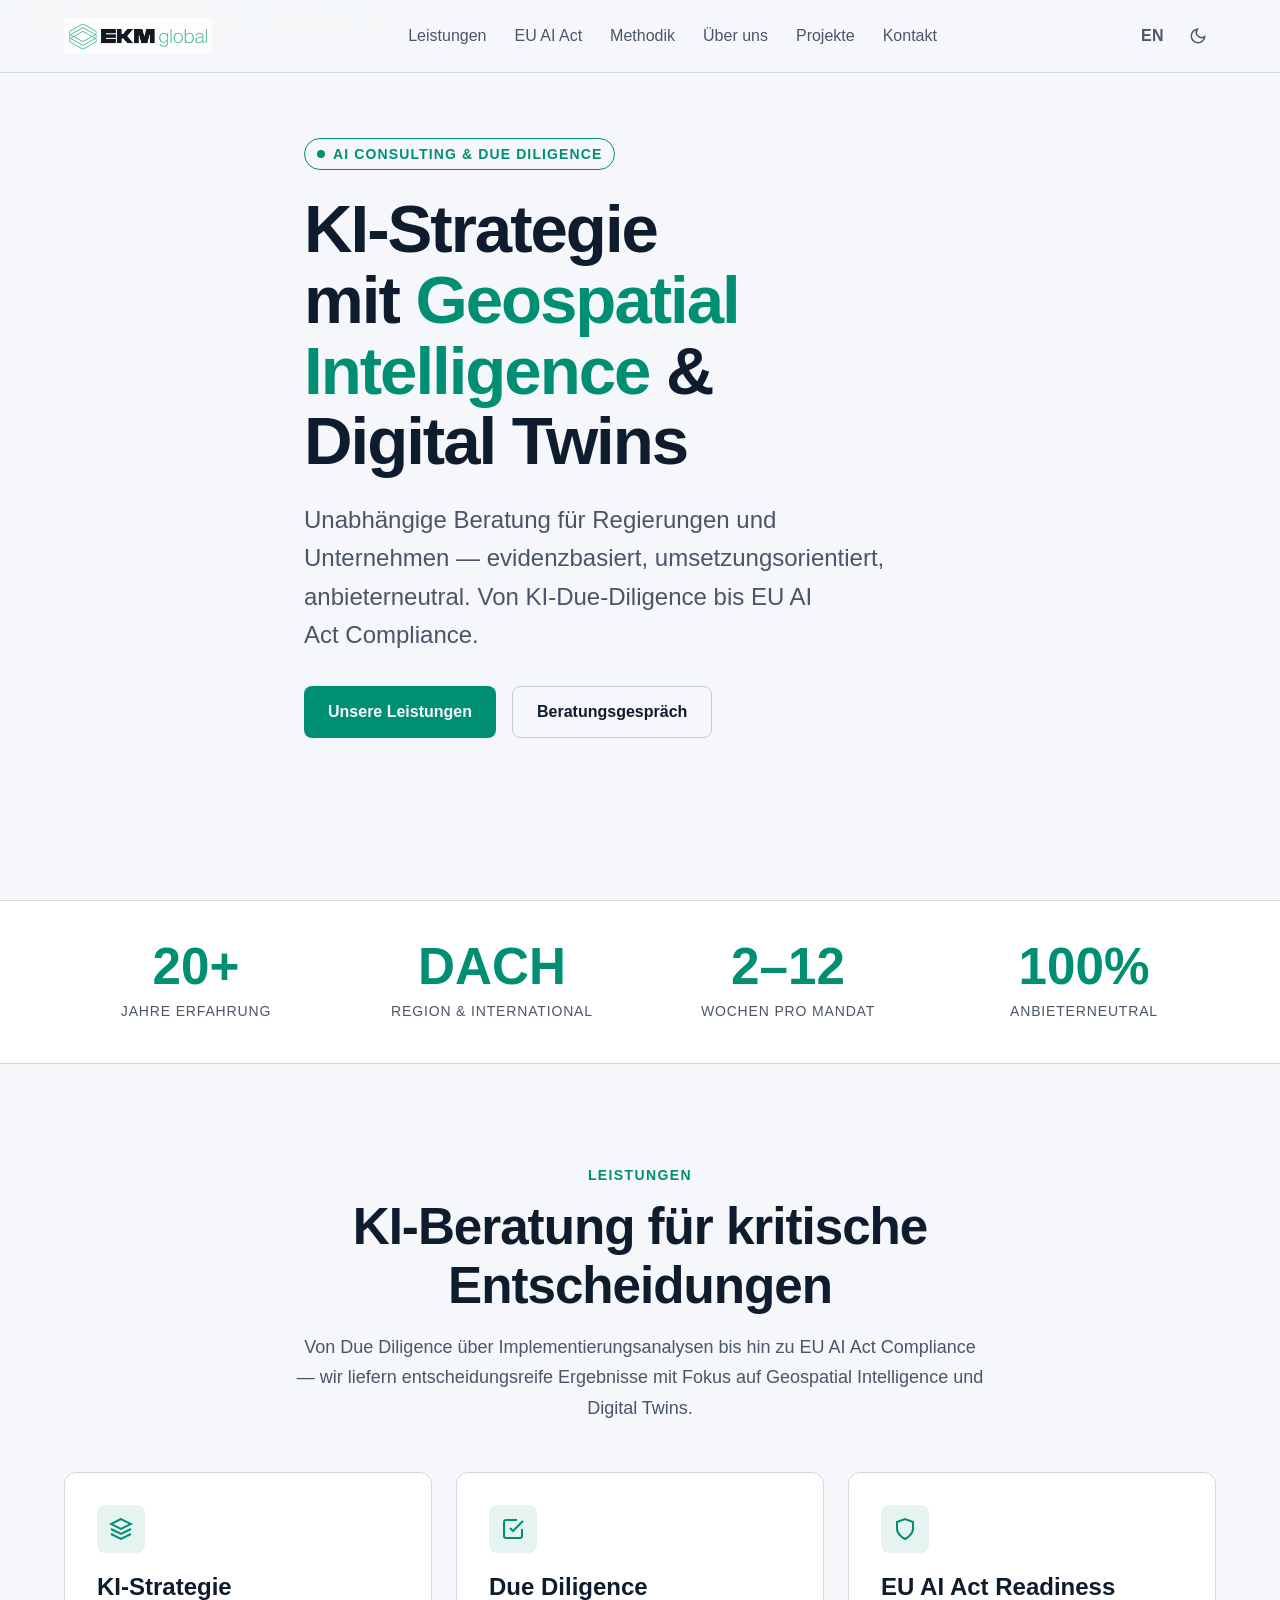
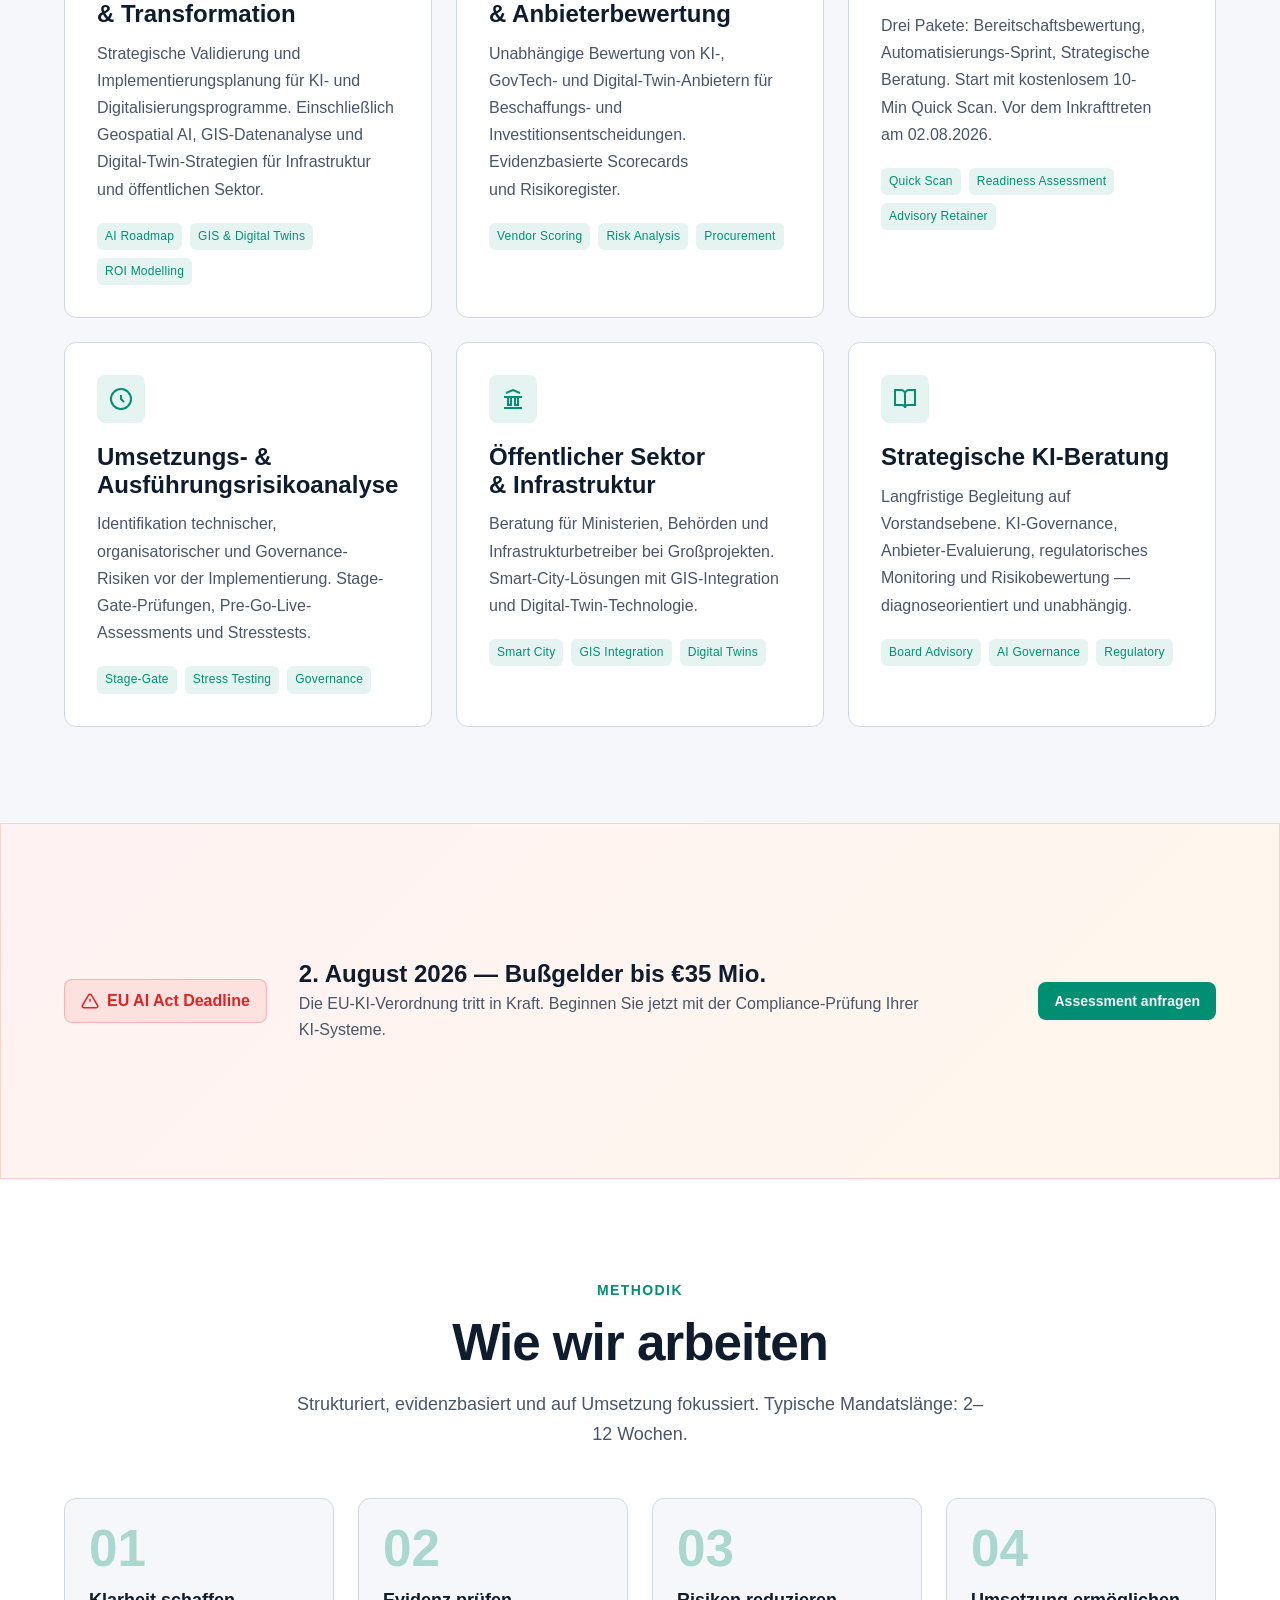
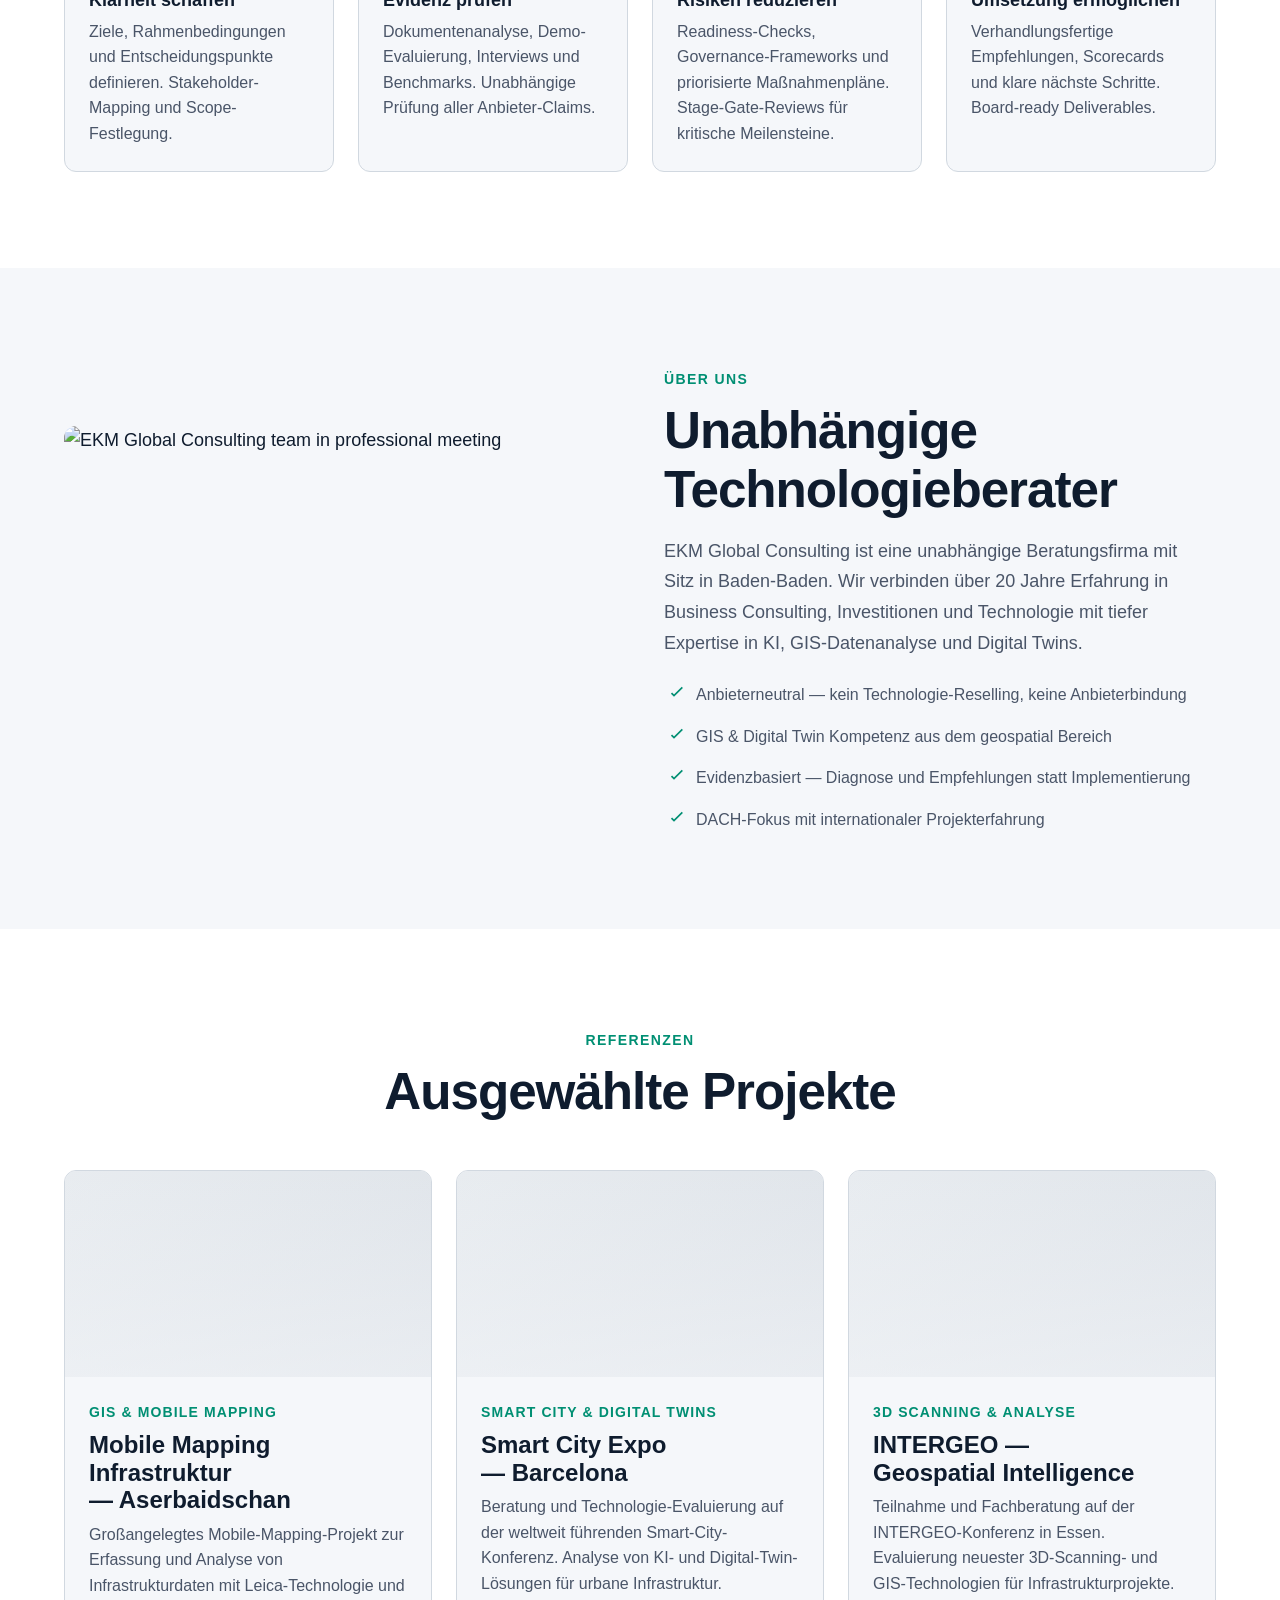
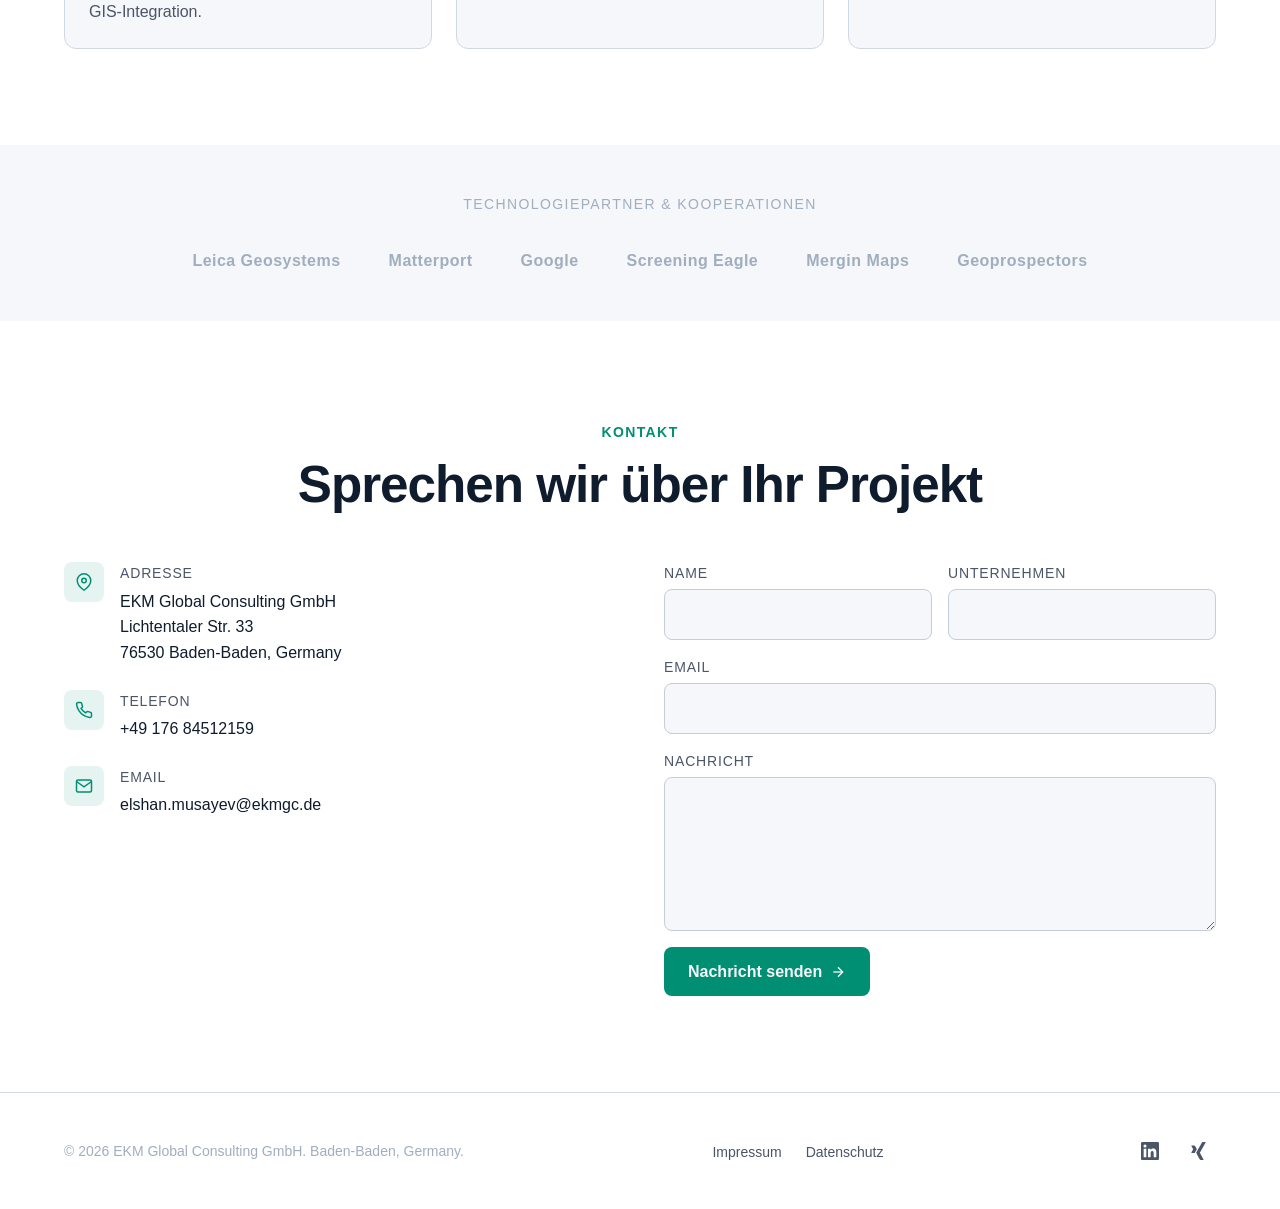
==== commit cae092e1: "Add EU AI Act pricing page + wire Quick Scan funnel - New page eu-ai-act.html with 3 bilingual packa" ====
--- a/index.html
+++ b/index.html
@@ -28,6 +28,7 @@
       <nav class="nav" id="nav" aria-label="Main navigation">
         <ul class="nav__list" role="list">
           <li><a href="#services" class="nav__link" lang="de">Leistungen</a><a href="#services" class="nav__link" lang="en">Services</a></li>
+          <li><a href="./eu-ai-act.html" class="nav__link" lang="de">EU AI Act</a><a href="./eu-ai-act.html" class="nav__link" lang="en">EU AI Act</a></li>
           <li><a href="#approach" class="nav__link" lang="de">Methodik</a><a href="#approach" class="nav__link" lang="en">Approach</a></li>
           <li><a href="#about" class="nav__link" lang="de">Über uns</a><a href="#about" class="nav__link" lang="en">About</a></li>
           <li><a href="#projects" class="nav__link" lang="de">Projekte</a><a href="#projects" class="nav__link" lang="en">Projects</a></li>
@@ -165,24 +166,24 @@
         </div>
 
         <!-- Service 3: EU AI Act -->
-        <div class="service-card fade-in">
+        <a href="./eu-ai-act.html" class="service-card fade-in" style="text-decoration: none; color: inherit;">
           <div class="service-card__icon">
             <svg width="24" height="24" viewBox="0 0 24 24" fill="none" stroke="currentColor" stroke-width="2"><path d="M12 22s8-4 8-10V5l-8-3-8 3v7c0 6 8 10 8 10z"/></svg>
           </div>
           <h3 class="service-card__title" lang="de">EU AI Act Readiness</h3>
           <h3 class="service-card__title" lang="en">EU AI Act Readiness</h3>
           <p class="service-card__desc" lang="de">
-            Compliance-Audit Ihrer KI-Systeme gegen die EU-KI-Verordnung (2024/1689). Risiko-Klassifizierung, Gap-Analyse und priorisierter Maßnahmenplan — vor dem August 2026 Deadline.
+            Drei Pakete: Bereitschaftsbewertung, Automatisierungs-Sprint, Strategische Beratung. Start mit kostenlosem 10-Min Quick Scan. Vor dem Inkrafttreten am 02.08.2026.
           </p>
           <p class="service-card__desc" lang="en">
-            Compliance audit of your AI systems against the EU AI Act (Regulation 2024/1689). Risk classification, gap analysis and prioritised remediation roadmap — before the August 2026 deadline.
+            Three packages: Readiness Assessment, Automation Sprint, Strategic Advisory. Start with the free 10-min Quick Scan. Before enforcement on 02.08.2026.
           </p>
           <div class="service-card__tags">
-            <span class="tag">Compliance Audit</span>
-            <span class="tag">Risk Classification</span>
-            <span class="tag">Remediation</span>
-          </div>
-        </div>
+            <span class="tag">Quick Scan</span>
+            <span class="tag">Readiness Assessment</span>
+            <span class="tag">Advisory Retainer</span>
+          </div>
+        </a>
 
         <!-- Service 4: Implementation Risk -->
         <div class="service-card fade-in">
@@ -484,7 +485,7 @@
           </div>
         </div>
 
-        <form class="contact__form fade-in" onsubmit="event.preventDefault(); alert('Nachricht gesendet / Message sent');">
+        <form class="contact__form fade-in" id="contactForm">
           <div class="form-row">
             <div class="form-group">
               <label for="name" lang="de">Name</label>
@@ -579,6 +580,35 @@
         document.title = lang === 'de' 
           ? 'EKM Global Consulting — AI Strategie & Beratung'
           : 'EKM Global Consulting — AI Strategy & Advisory';
+      });
+    })();
+
+    // Contact form — opens pre-filled email client (mailto)
+    (function(){
+      const form = document.getElementById('contactForm');
+      if (!form) return;
+      form.addEventListener('submit', (e) => {
+        e.preventDefault();
+        const name    = form.querySelector('#name')?.value.trim()    || '';
+        const company = form.querySelector('#company')?.value.trim() || '';
+        const email   = form.querySelector('#email')?.value.trim()   || '';
+        const message = form.querySelector('#message')?.value.trim() || '';
+        const de = document.documentElement.getAttribute('data-lang') === 'de';
+        const subject = de
+          ? `Anfrage von ${name || 'ekmgc.de'}${company ? ' · ' + company : ''}`
+          : `Inquiry from ${name || 'ekmgc.de'}${company ? ' · ' + company : ''}`;
+        const bodyLines = [
+          `${de ? 'Name' : 'Name'}: ${name}`,
+          `${de ? 'Unternehmen' : 'Company'}: ${company}`,
+          `${de ? 'E-Mail' : 'Email'}: ${email}`,
+          '',
+          `${de ? 'Nachricht' : 'Message'}:`,
+          message,
+        ];
+        const mailto = 'mailto:elshan.musayev@ekmgc.de'
+          + '?subject=' + encodeURIComponent(subject)
+          + '&body=' + encodeURIComponent(bodyLines.join('\n'));
+        window.location.href = mailto;
       });
     })();
 
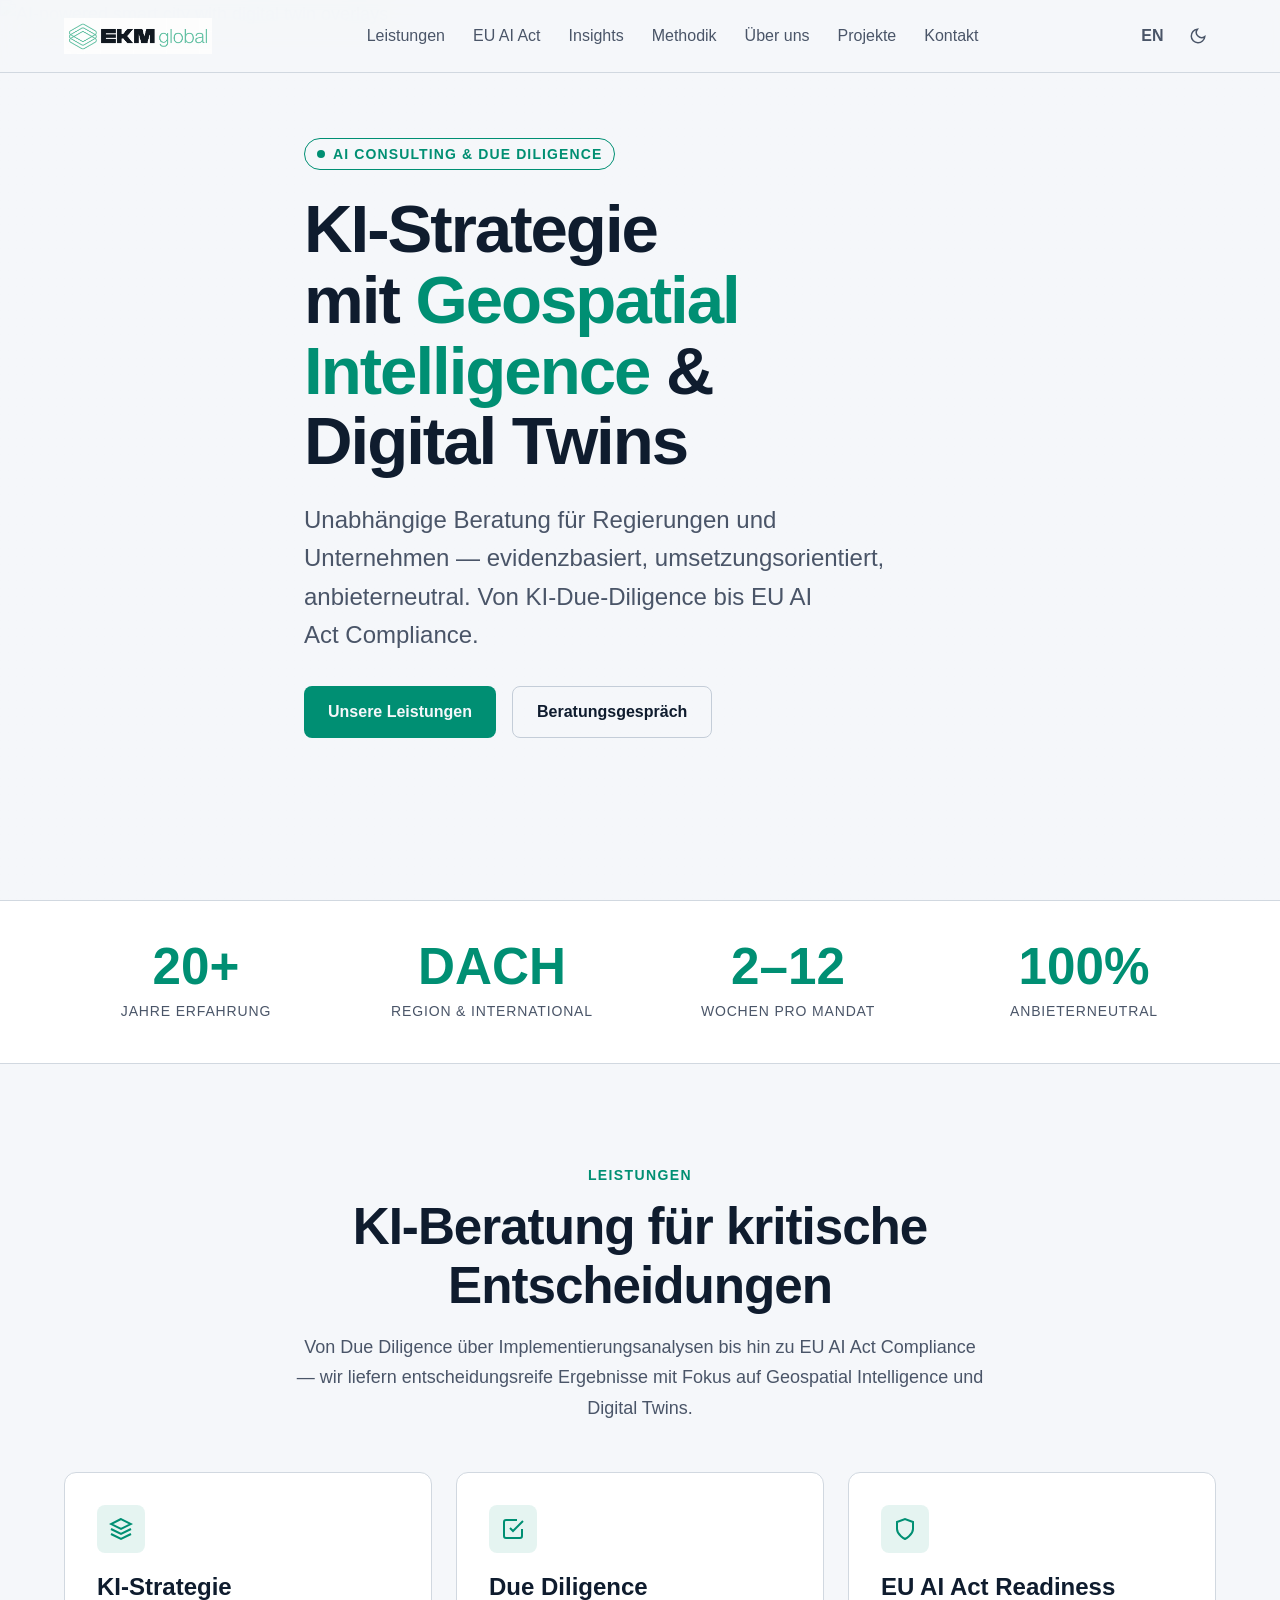
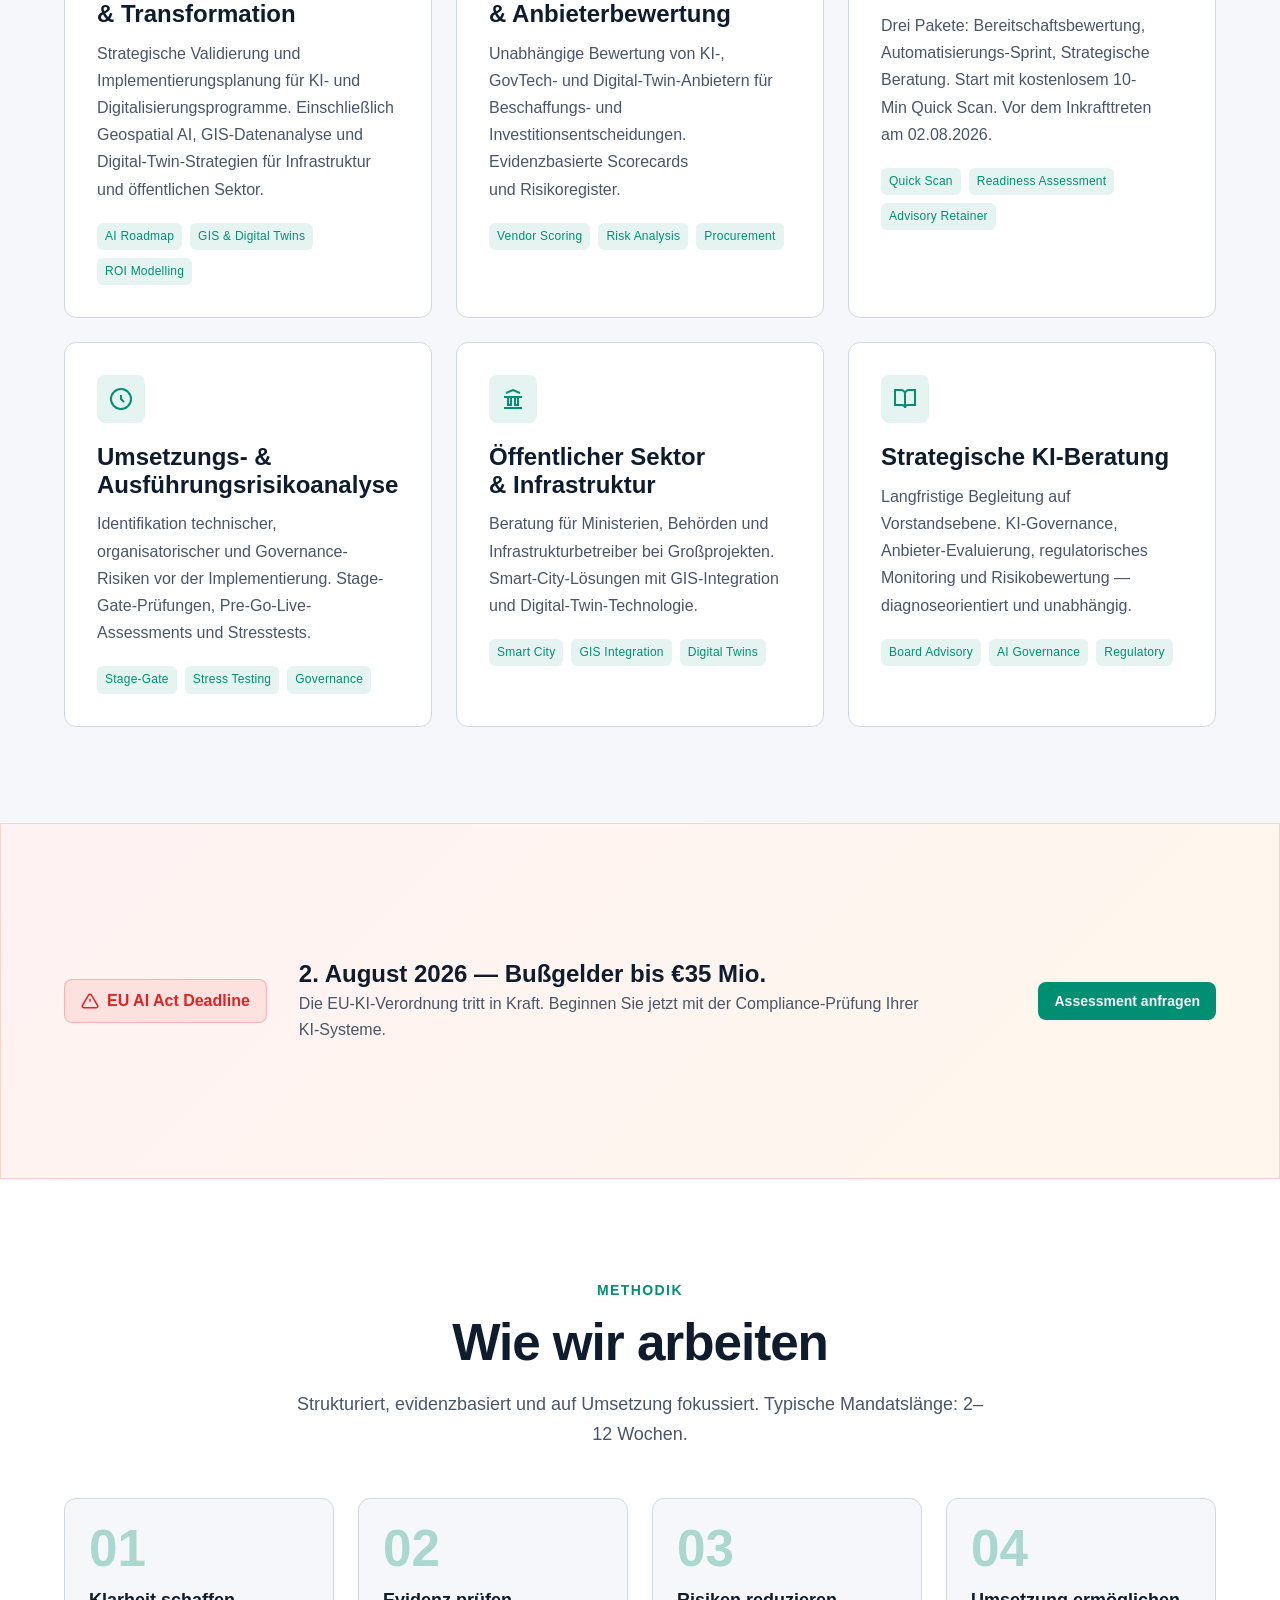
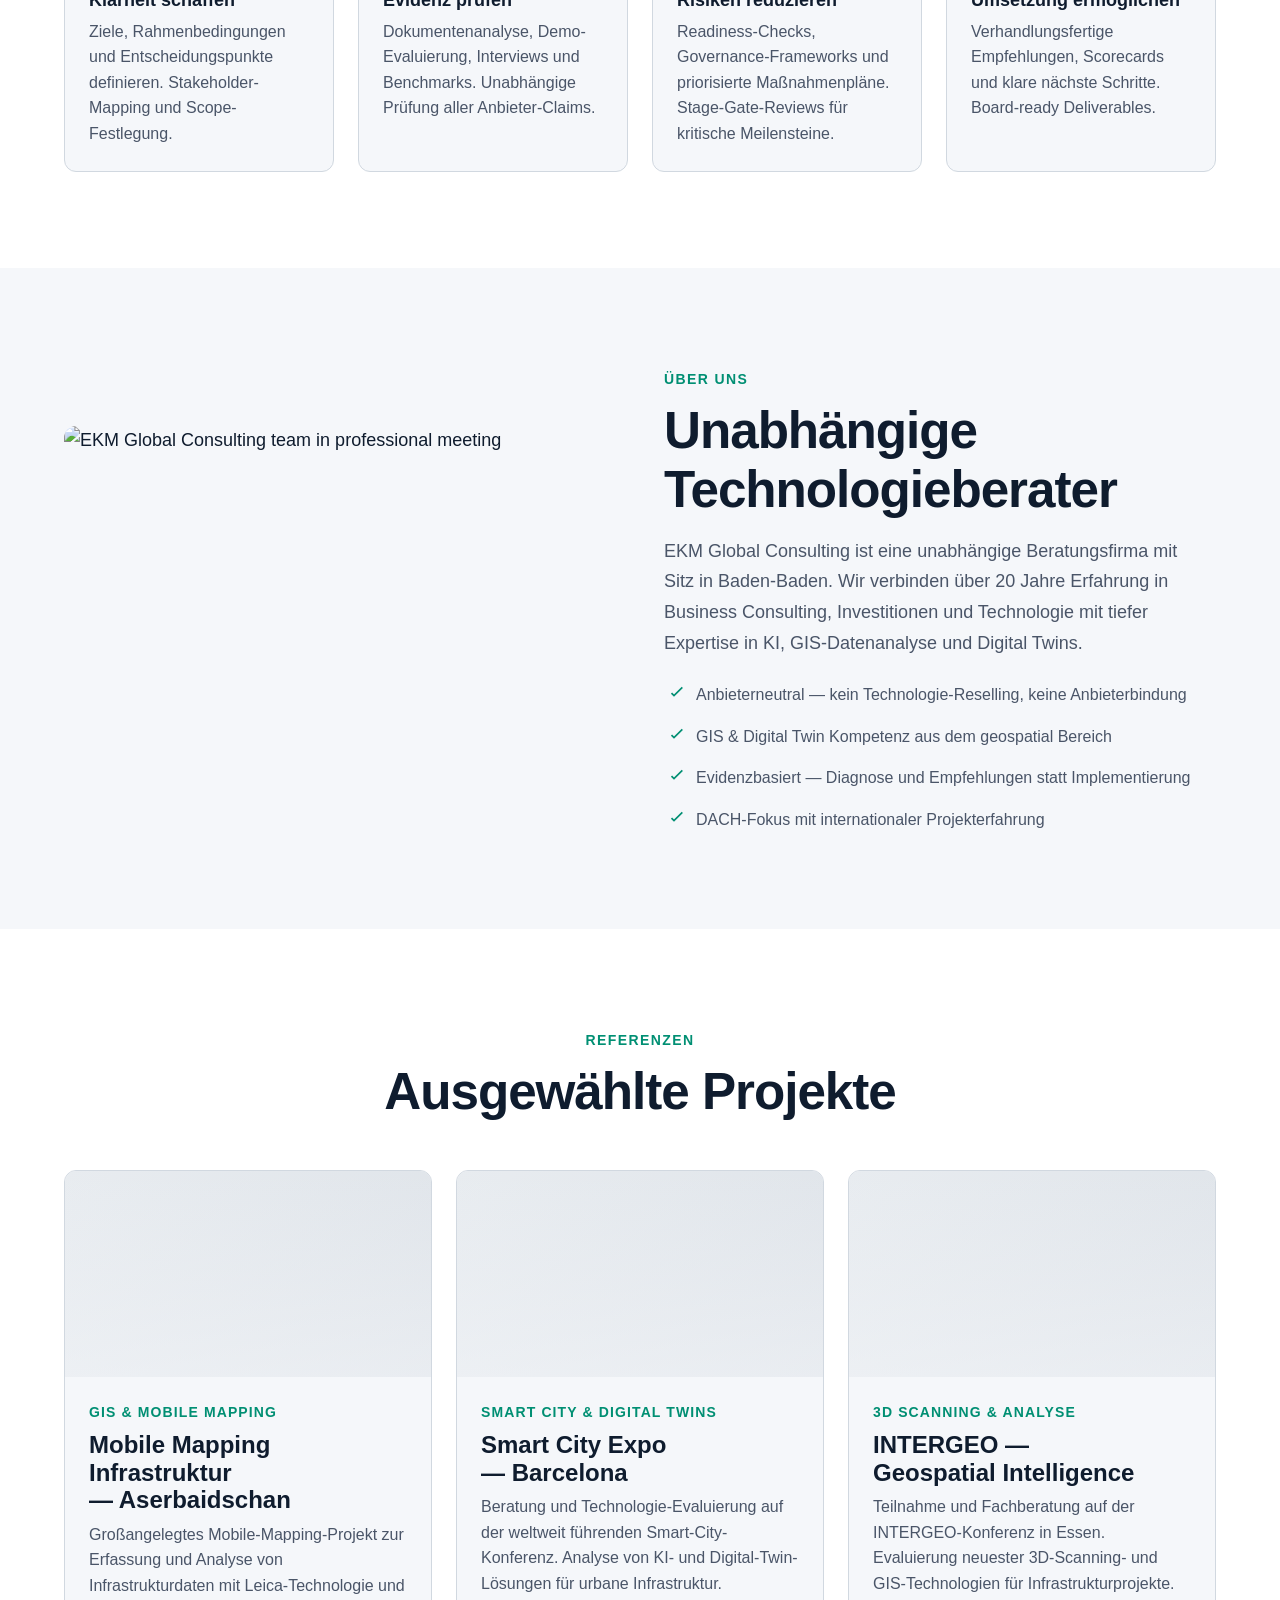
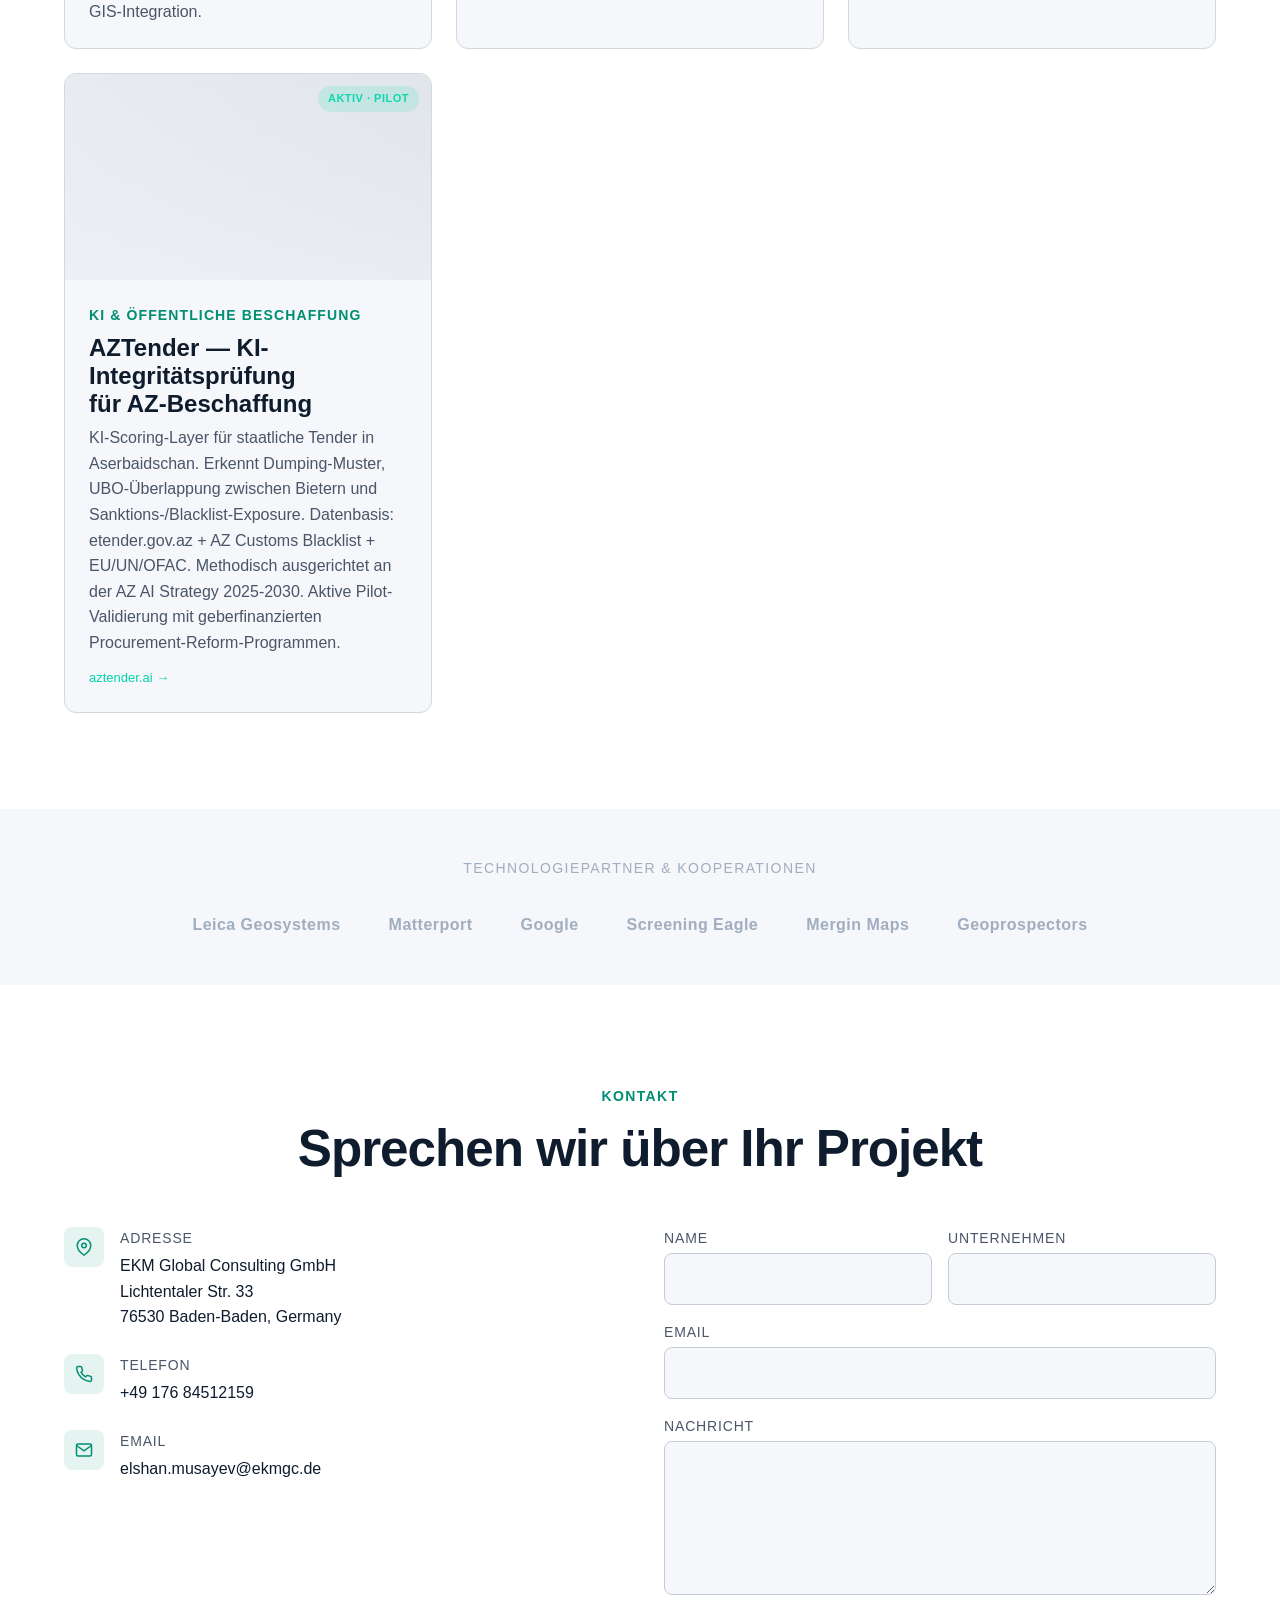
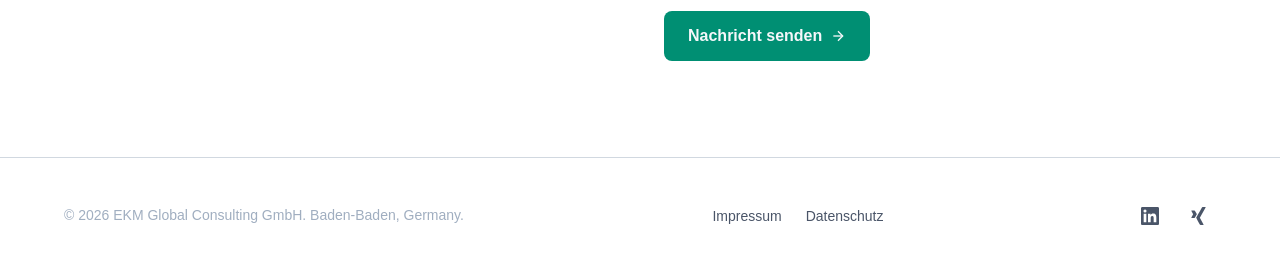
==== commit d1e50f90: "Add EU AI Compliance insights pack + AZTender project card + housekeeping - insights/ — 4 articles (" ====
--- a/index.html
+++ b/index.html
@@ -29,6 +29,7 @@
         <ul class="nav__list" role="list">
           <li><a href="#services" class="nav__link" lang="de">Leistungen</a><a href="#services" class="nav__link" lang="en">Services</a></li>
           <li><a href="./eu-ai-act.html" class="nav__link" lang="de">EU AI Act</a><a href="./eu-ai-act.html" class="nav__link" lang="en">EU AI Act</a></li>
+          <li><a href="./insights/" class="nav__link" lang="de">Insights</a><a href="./insights/" class="nav__link" lang="en">Insights</a></li>
           <li><a href="#approach" class="nav__link" lang="de">Methodik</a><a href="#approach" class="nav__link" lang="en">Approach</a></li>
           <li><a href="#about" class="nav__link" lang="de">Über uns</a><a href="#about" class="nav__link" lang="en">About</a></li>
           <li><a href="#projects" class="nav__link" lang="de">Projekte</a><a href="#projects" class="nav__link" lang="en">Projects</a></li>
@@ -416,6 +417,26 @@
             <p class="project-card__desc" lang="en">Participation and specialist advisory at the INTERGEO conference in Essen. Evaluation of latest 3D scanning and GIS technologies for infrastructure projects.</p>
           </div>
         </div>
+
+        <!-- AZTender — active product, links to aztender.ai -->
+        <a href="https://aztender.ai" target="_blank" rel="noopener noreferrer" class="project-card fade-in" style="text-decoration: none; color: inherit; display: block;">
+          <div class="project-card__image" style="background: linear-gradient(135deg, var(--color-surface-offset), var(--color-surface-dynamic)); position: relative;">
+            <span style="position: absolute; top: 12px; right: 12px; padding: 4px 10px; border-radius: 999px; background: rgba(0, 212, 170, 0.15); color: #00d4aa; font-size: 11px; font-weight: 600; letter-spacing: 0.5px;" lang="de">AKTIV · PILOT</span>
+            <span style="position: absolute; top: 12px; right: 12px; padding: 4px 10px; border-radius: 999px; background: rgba(0, 212, 170, 0.15); color: #00d4aa; font-size: 11px; font-weight: 600; letter-spacing: 0.5px;" lang="en">ACTIVE · PILOT</span>
+          </div>
+          <div class="project-card__body">
+            <div class="project-card__category" lang="de">KI & öffentliche Beschaffung</div>
+            <div class="project-card__category" lang="en">AI & Public Procurement</div>
+            <h3 class="project-card__title" lang="de">AZTender — KI-Integritätsprüfung für AZ-Beschaffung</h3>
+            <h3 class="project-card__title" lang="en">AZTender — AI Tender Integrity for Azerbaijan</h3>
+            <p class="project-card__desc" lang="de">KI-Scoring-Layer für staatliche Tender in Aserbaidschan. Erkennt Dumping-Muster, UBO-Überlappung zwischen Bietern und Sanktions-/Blacklist-Exposure. Datenbasis: etender.gov.az + AZ Customs Blacklist + EU/UN/OFAC. Methodisch ausgerichtet an der AZ AI Strategy 2025-2030. Aktive Pilot-Validierung mit geberfinanzierten Procurement-Reform-Programmen.</p>
+            <p class="project-card__desc" lang="en">AI scoring layer for AZ public tenders. Detects dumping patterns, UBO overlap between nominally separate bidders, and sanctions / blacklist exposure. Data sources: etender.gov.az + AZ Customs blacklist + EU/UN/OFAC. Methodology aligned with AZ AI Strategy 2025-2030. Active pilot validation with donor-funded procurement modernization tracks.</p>
+            <div style="margin-top: 12px; font-size: 13px; color: #00d4aa; font-weight: 500;">
+              <span lang="de">aztender.ai →</span>
+              <span lang="en">aztender.ai →</span>
+            </div>
+          </div>
+        </a>
       </div>
     </div>
   </section>
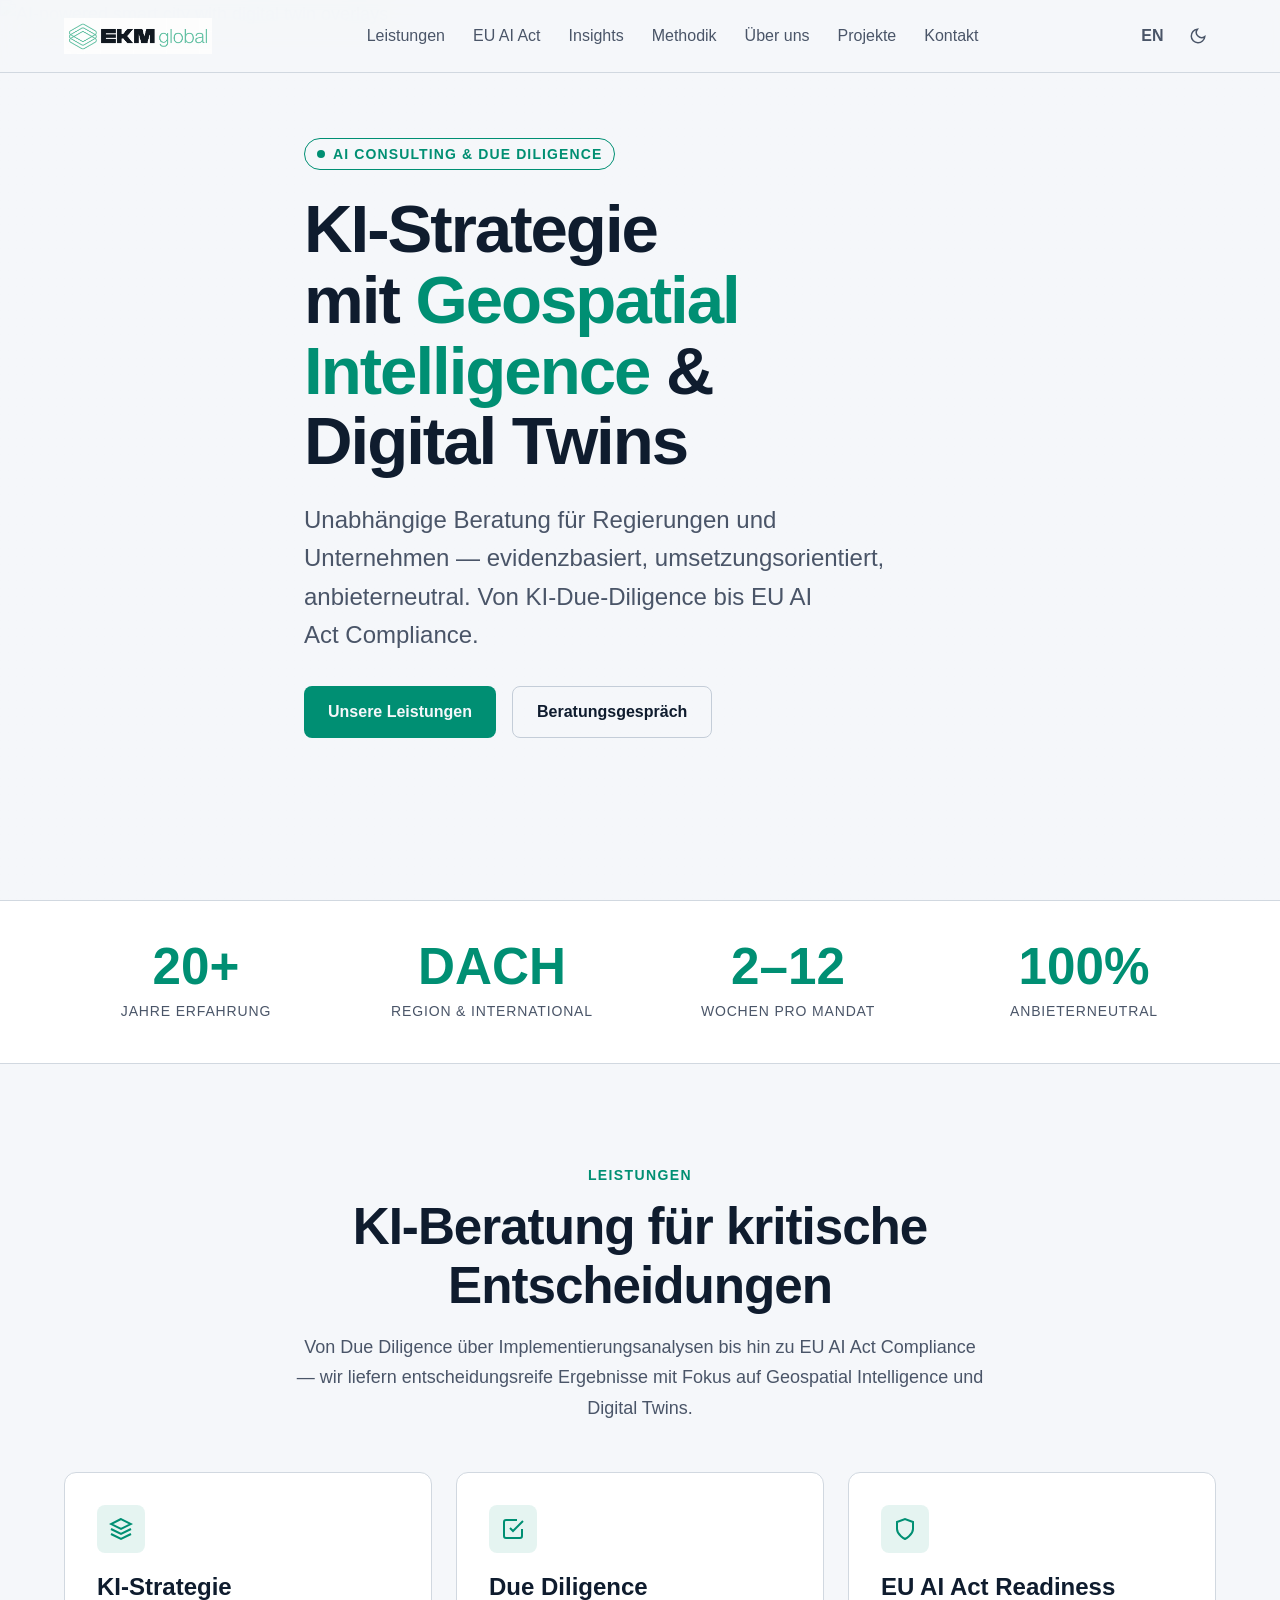
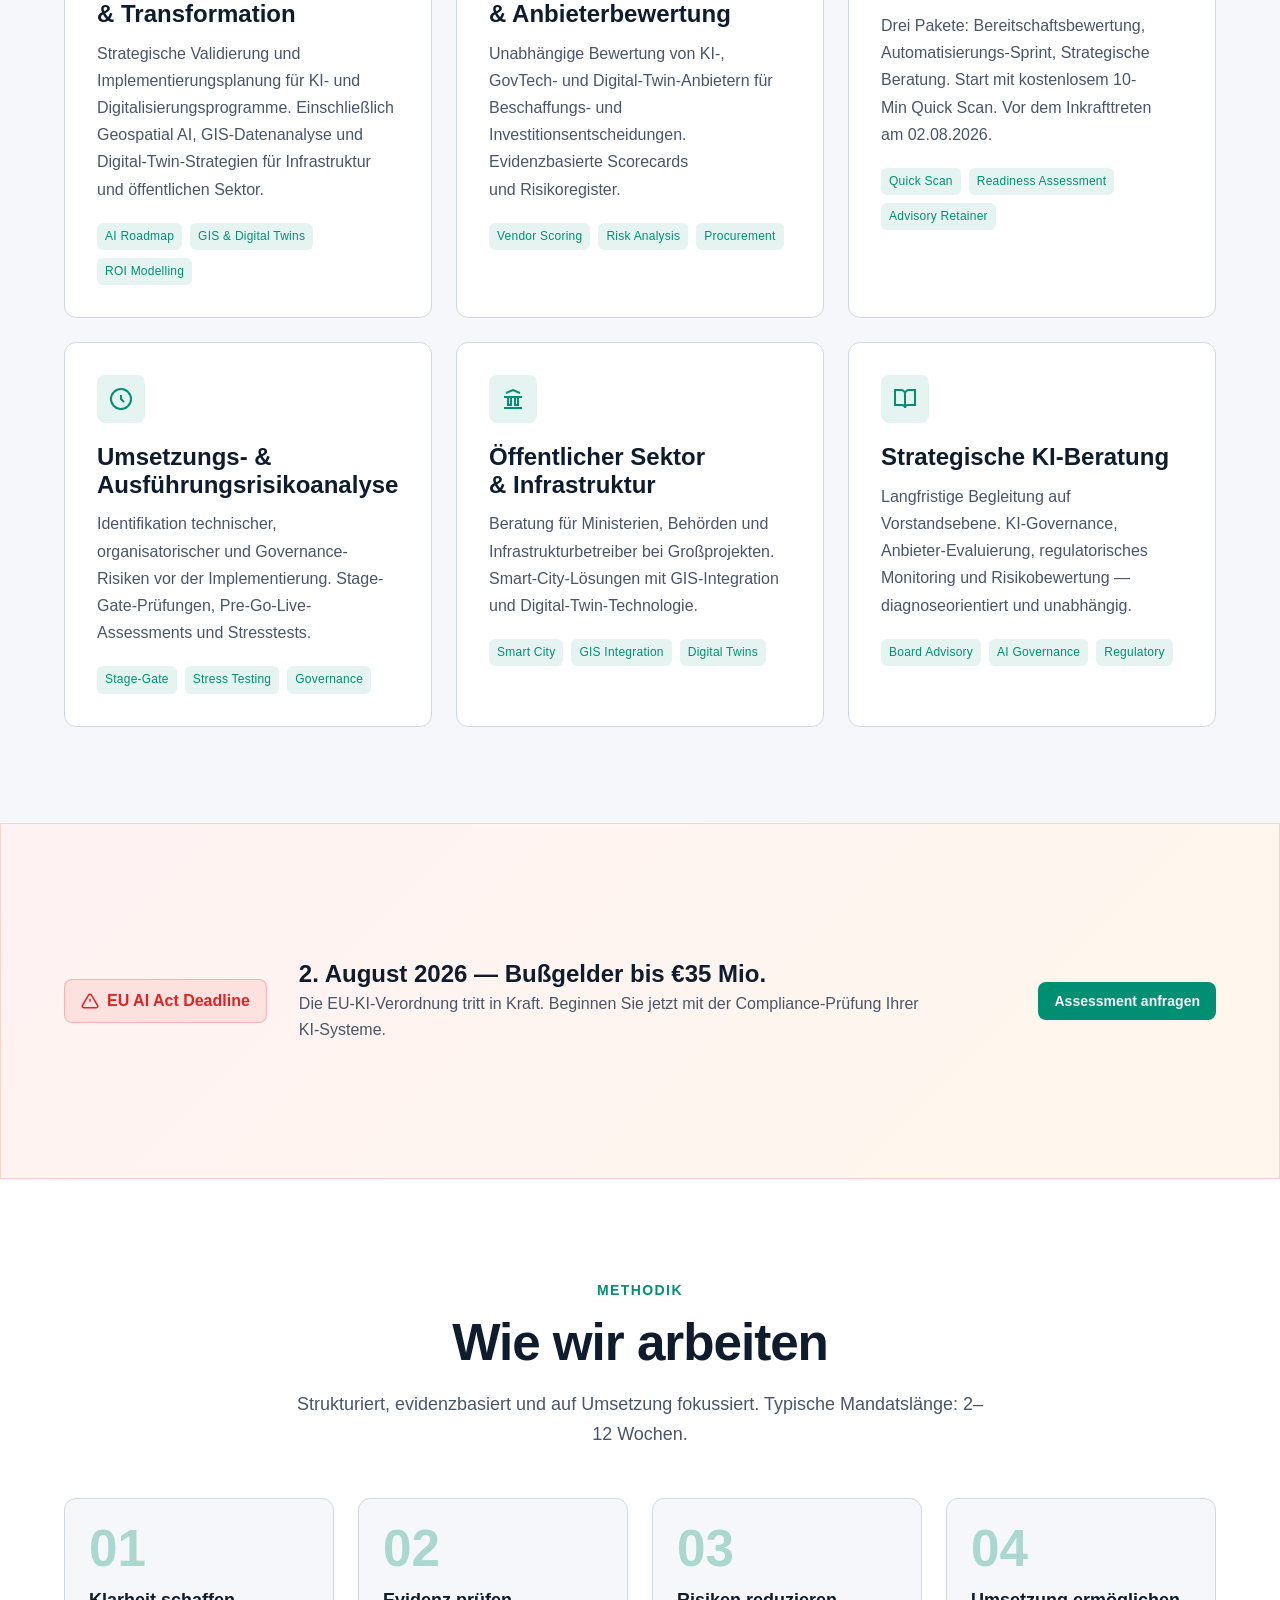
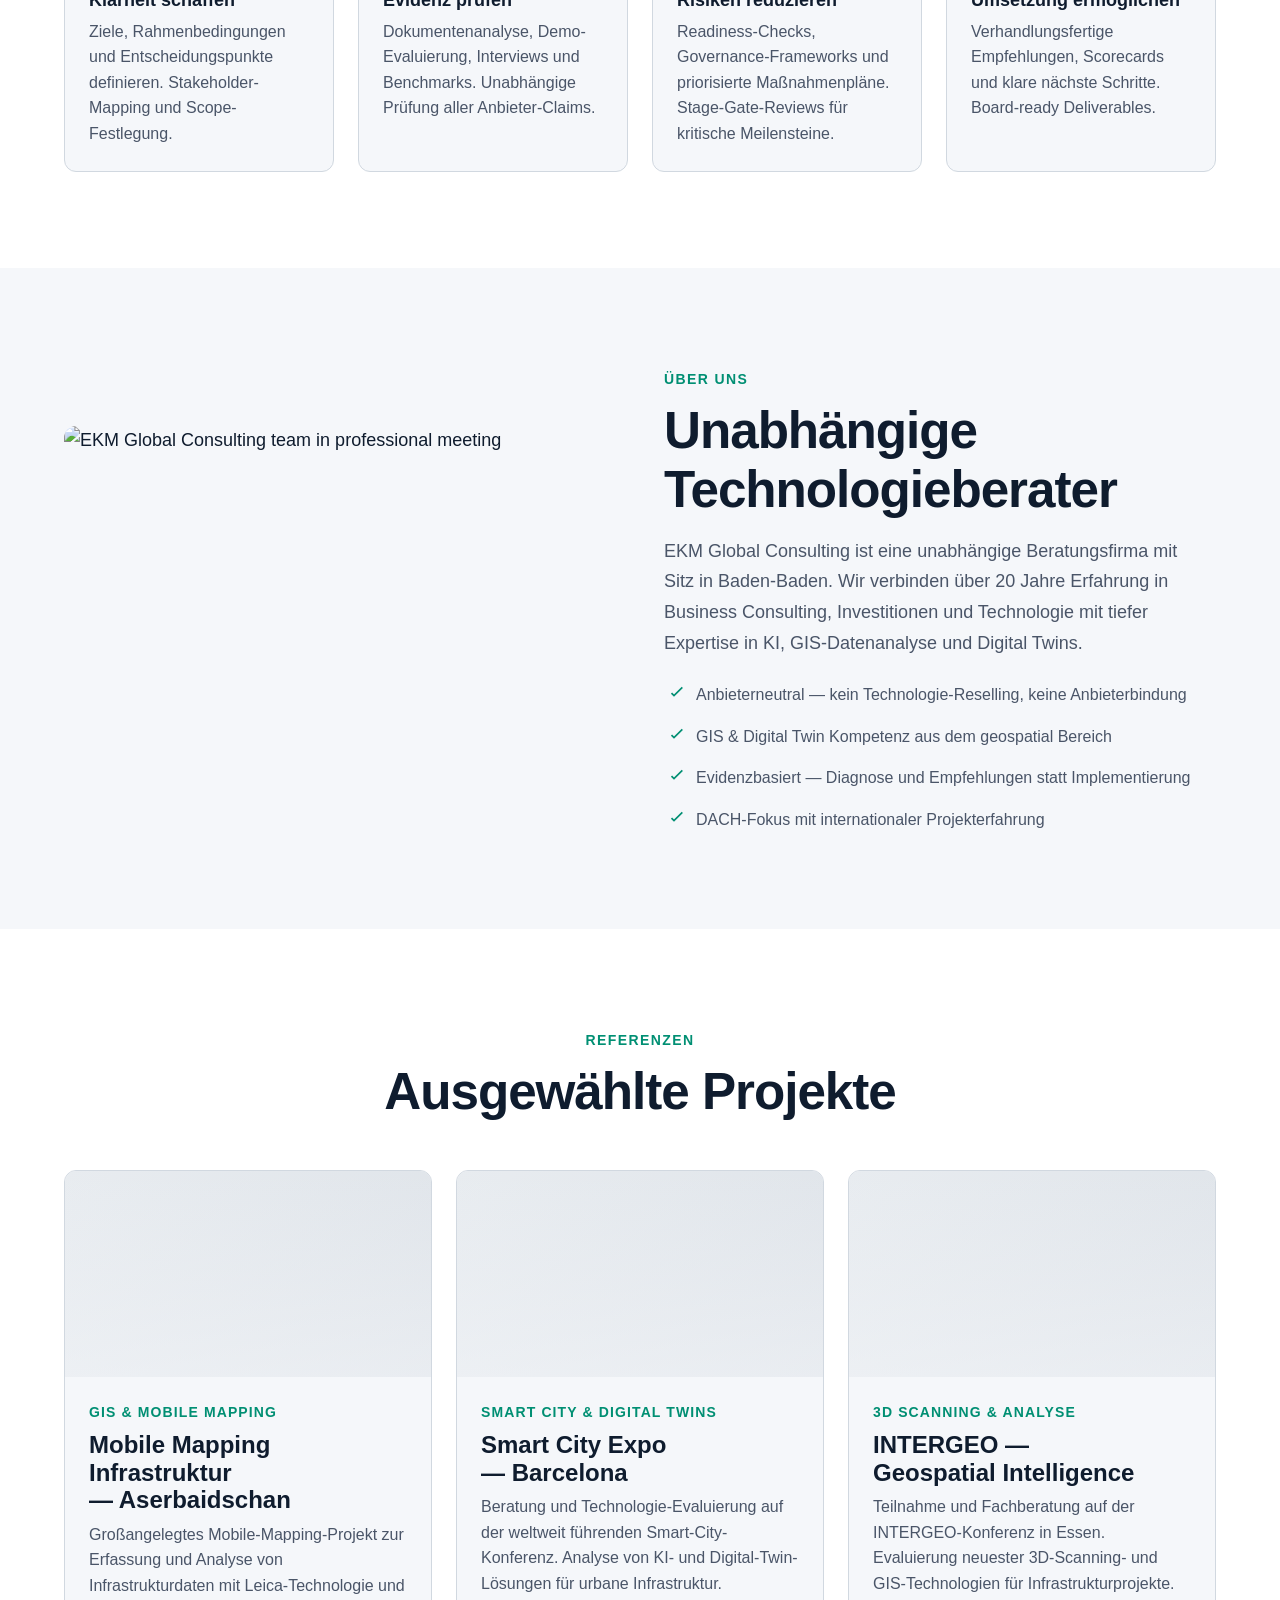
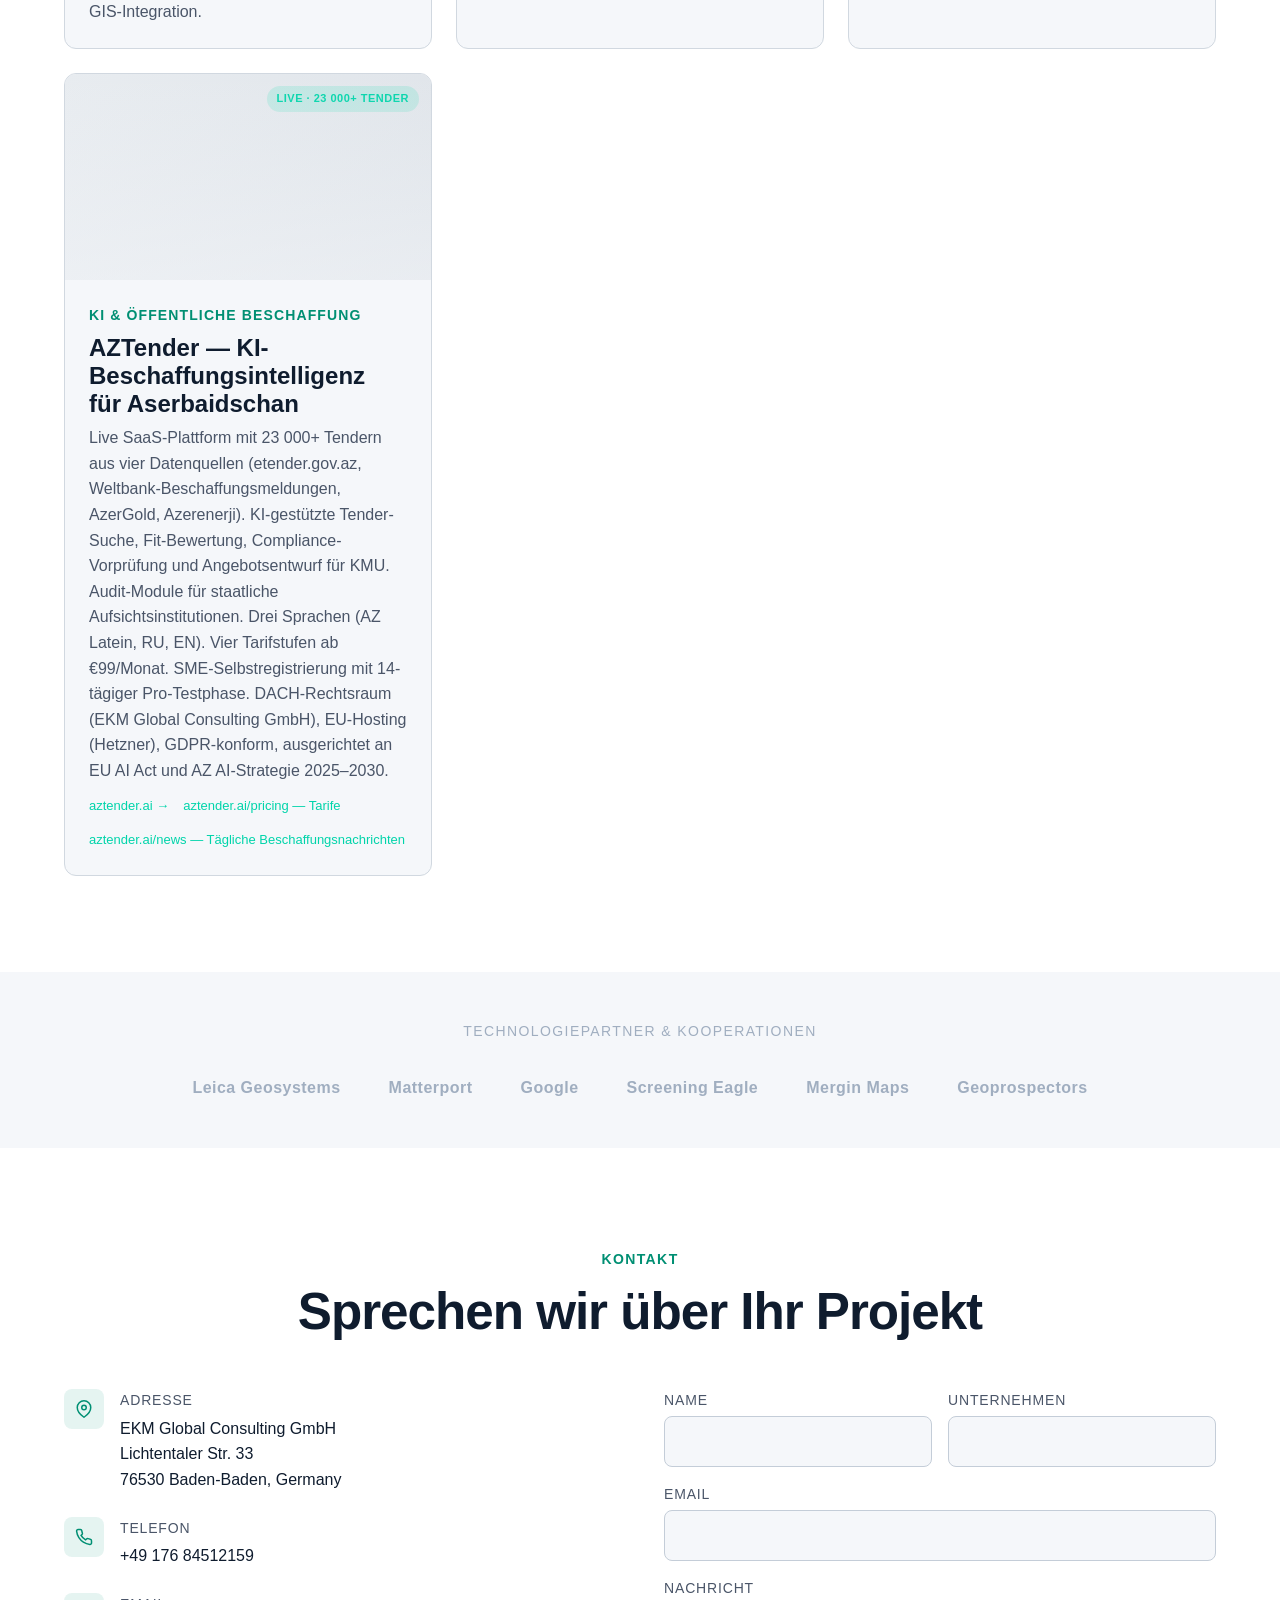
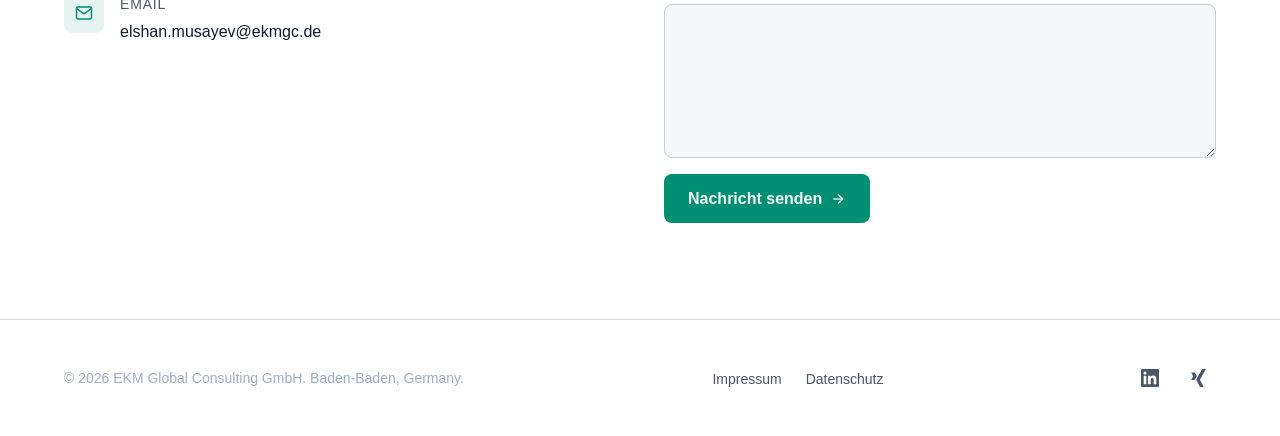
==== commit 9fd4f392: "Upgrade AZTender project card ahead of /news launch - LIVE · 23K+ TENDERS badge (was AKTIV · PILOT) " ====
--- a/index.html
+++ b/index.html
@@ -8,7 +8,9 @@
   <meta property="og:title" content="EKM Global Consulting — AI Strategie & Beratung">
   <meta property="og:description" content="Unabhängige KI-Beratung mit Geospatial Intelligence & Digital Twins.">
   <meta property="og:type" content="website">
-  <meta property="og:url" content="https://ekmgc.de">
+  <meta property="og:url" content="https://ekmgc.de/">
+  <link rel="canonical" href="https://ekmgc.de/">
+  <meta name="google-site-verification" content="L6LQSwyYbGVAblqXu7bNzPvYzYejdGTw-0dEwflDSoQ">
   <link rel="icon" type="image/svg+xml" href="data:image/svg+xml,%3Csvg xmlns='http://www.w3.org/2000/svg' viewBox='0 0 32 32'%3E%3Cpath d='M16 2L4 9v14l12 7 12-7V9L16 2z' fill='none' stroke='%2300d4aa' stroke-width='2'/%3E%3Cpath d='M16 8l-6 3.5v7L16 22l6-3.5v-7L16 8z' fill='%2300d4aa' opacity='0.3'/%3E%3Ccircle cx='16' cy='15' r='3' fill='%2300d4aa'/%3E%3C/svg%3E">
 
   <!-- Fonts -->
@@ -418,22 +420,25 @@
           </div>
         </div>
 
-        <!-- AZTender — active product, links to aztender.ai -->
+        <!-- AZTender — flagship live product, upgraded 2026-05-17 ahead of /news launch -->
         <a href="https://aztender.ai" target="_blank" rel="noopener noreferrer" class="project-card fade-in" style="text-decoration: none; color: inherit; display: block;">
           <div class="project-card__image" style="background: linear-gradient(135deg, var(--color-surface-offset), var(--color-surface-dynamic)); position: relative;">
-            <span style="position: absolute; top: 12px; right: 12px; padding: 4px 10px; border-radius: 999px; background: rgba(0, 212, 170, 0.15); color: #00d4aa; font-size: 11px; font-weight: 600; letter-spacing: 0.5px;" lang="de">AKTIV · PILOT</span>
-            <span style="position: absolute; top: 12px; right: 12px; padding: 4px 10px; border-radius: 999px; background: rgba(0, 212, 170, 0.15); color: #00d4aa; font-size: 11px; font-weight: 600; letter-spacing: 0.5px;" lang="en">ACTIVE · PILOT</span>
+            <span style="position: absolute; top: 12px; right: 12px; padding: 4px 10px; border-radius: 999px; background: rgba(0, 212, 170, 0.15); color: #00d4aa; font-size: 11px; font-weight: 600; letter-spacing: 0.5px;" lang="de">LIVE · 23 000+ TENDER</span>
+            <span style="position: absolute; top: 12px; right: 12px; padding: 4px 10px; border-radius: 999px; background: rgba(0, 212, 170, 0.15); color: #00d4aa; font-size: 11px; font-weight: 600; letter-spacing: 0.5px;" lang="en">LIVE · 23,000+ TENDERS</span>
           </div>
           <div class="project-card__body">
             <div class="project-card__category" lang="de">KI & öffentliche Beschaffung</div>
             <div class="project-card__category" lang="en">AI & Public Procurement</div>
-            <h3 class="project-card__title" lang="de">AZTender — KI-Integritätsprüfung für AZ-Beschaffung</h3>
-            <h3 class="project-card__title" lang="en">AZTender — AI Tender Integrity for Azerbaijan</h3>
-            <p class="project-card__desc" lang="de">KI-Scoring-Layer für staatliche Tender in Aserbaidschan. Erkennt Dumping-Muster, UBO-Überlappung zwischen Bietern und Sanktions-/Blacklist-Exposure. Datenbasis: etender.gov.az + AZ Customs Blacklist + EU/UN/OFAC. Methodisch ausgerichtet an der AZ AI Strategy 2025-2030. Aktive Pilot-Validierung mit geberfinanzierten Procurement-Reform-Programmen.</p>
-            <p class="project-card__desc" lang="en">AI scoring layer for AZ public tenders. Detects dumping patterns, UBO overlap between nominally separate bidders, and sanctions / blacklist exposure. Data sources: etender.gov.az + AZ Customs blacklist + EU/UN/OFAC. Methodology aligned with AZ AI Strategy 2025-2030. Active pilot validation with donor-funded procurement modernization tracks.</p>
-            <div style="margin-top: 12px; font-size: 13px; color: #00d4aa; font-weight: 500;">
-              <span lang="de">aztender.ai →</span>
-              <span lang="en">aztender.ai →</span>
+            <h3 class="project-card__title" lang="de">AZTender — KI-Beschaffungsintelligenz für Aserbaidschan</h3>
+            <h3 class="project-card__title" lang="en">AZTender — AI Procurement Intelligence for Azerbaijan</h3>
+            <p class="project-card__desc" lang="de">Live SaaS-Plattform mit 23 000+ Tendern aus vier Datenquellen (etender.gov.az, Weltbank-Beschaffungsmeldungen, AzerGold, Azerenerji). KI-gestützte Tender-Suche, Fit-Bewertung, Compliance-Vorprüfung und Angebotsentwurf für KMU. Audit-Module für staatliche Aufsichtsinstitutionen. Drei Sprachen (AZ Latein, RU, EN). Vier Tarifstufen ab €99/Monat. SME-Selbstregistrierung mit 14-tägiger Pro-Testphase. DACH-Rechtsraum (EKM Global Consulting GmbH), EU-Hosting (Hetzner), GDPR-konform, ausgerichtet an EU AI Act und AZ AI-Strategie 2025–2030.</p>
+            <p class="project-card__desc" lang="en">Live SaaS platform with 23,000+ tenders from four data sources (etender.gov.az, World Bank procurement notices, AzerGold, Azerenerji). AI-assisted tender discovery, fit assessment, compliance pre-check, and bid drafting for SMEs. Audit modules for regulator-side institutions. Three languages (Azerbaijani Latin, RU, EN). Four paid tiers starting at €99/month. SME self-service signup with a 14-day Pro trial. DACH jurisdiction (EKM Global Consulting GmbH), EU hosting (Hetzner), GDPR-compliant, engineered within the EU AI Act and AZ AI Strategy 2025–2030 frameworks.</p>
+            <div style="margin-top: 12px; display: flex; gap: 14px; flex-wrap: wrap; font-size: 13px; color: #00d4aa; font-weight: 500;">
+              <span>aztender.ai →</span>
+              <span lang="de">aztender.ai/pricing — Tarife</span>
+              <span lang="en">aztender.ai/pricing — Pricing</span>
+              <span lang="de">aztender.ai/news — Tägliche Beschaffungsnachrichten</span>
+              <span lang="en">aztender.ai/news — Daily procurement news</span>
             </div>
           </div>
         </a>
